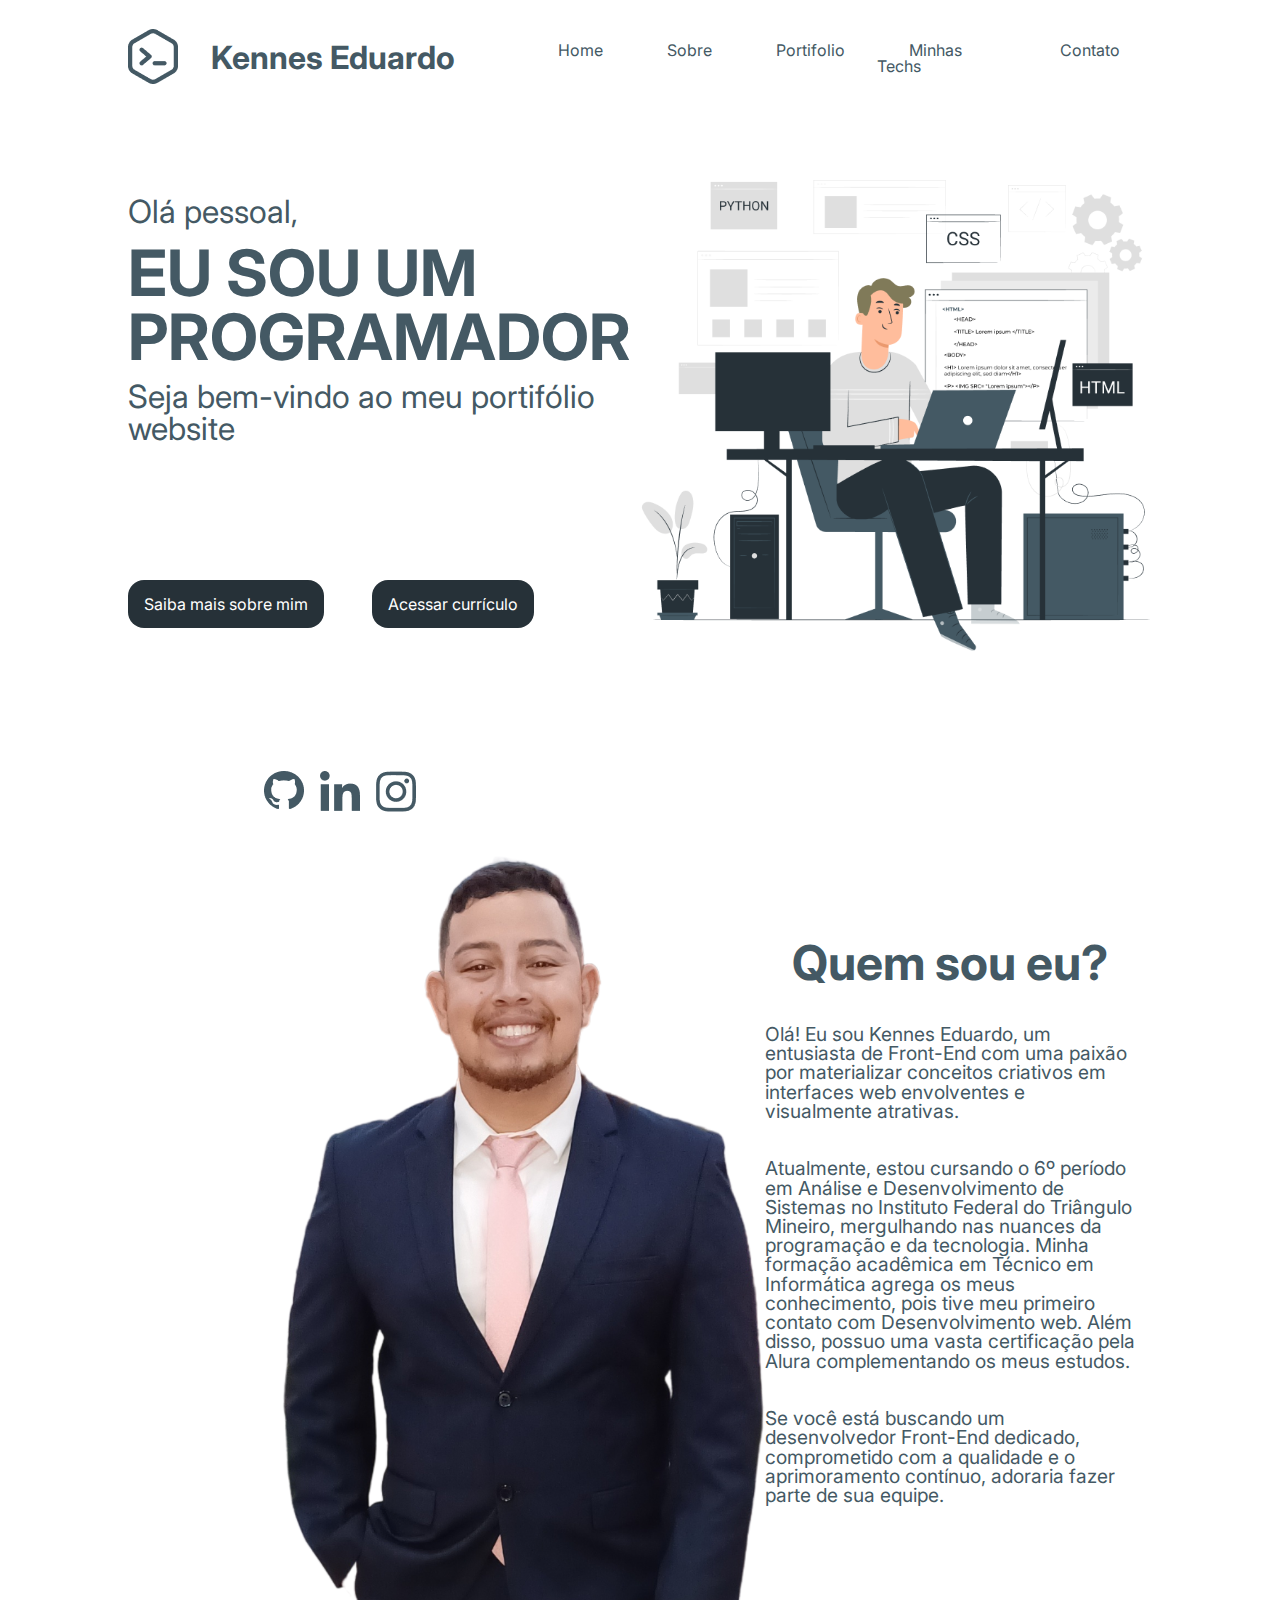
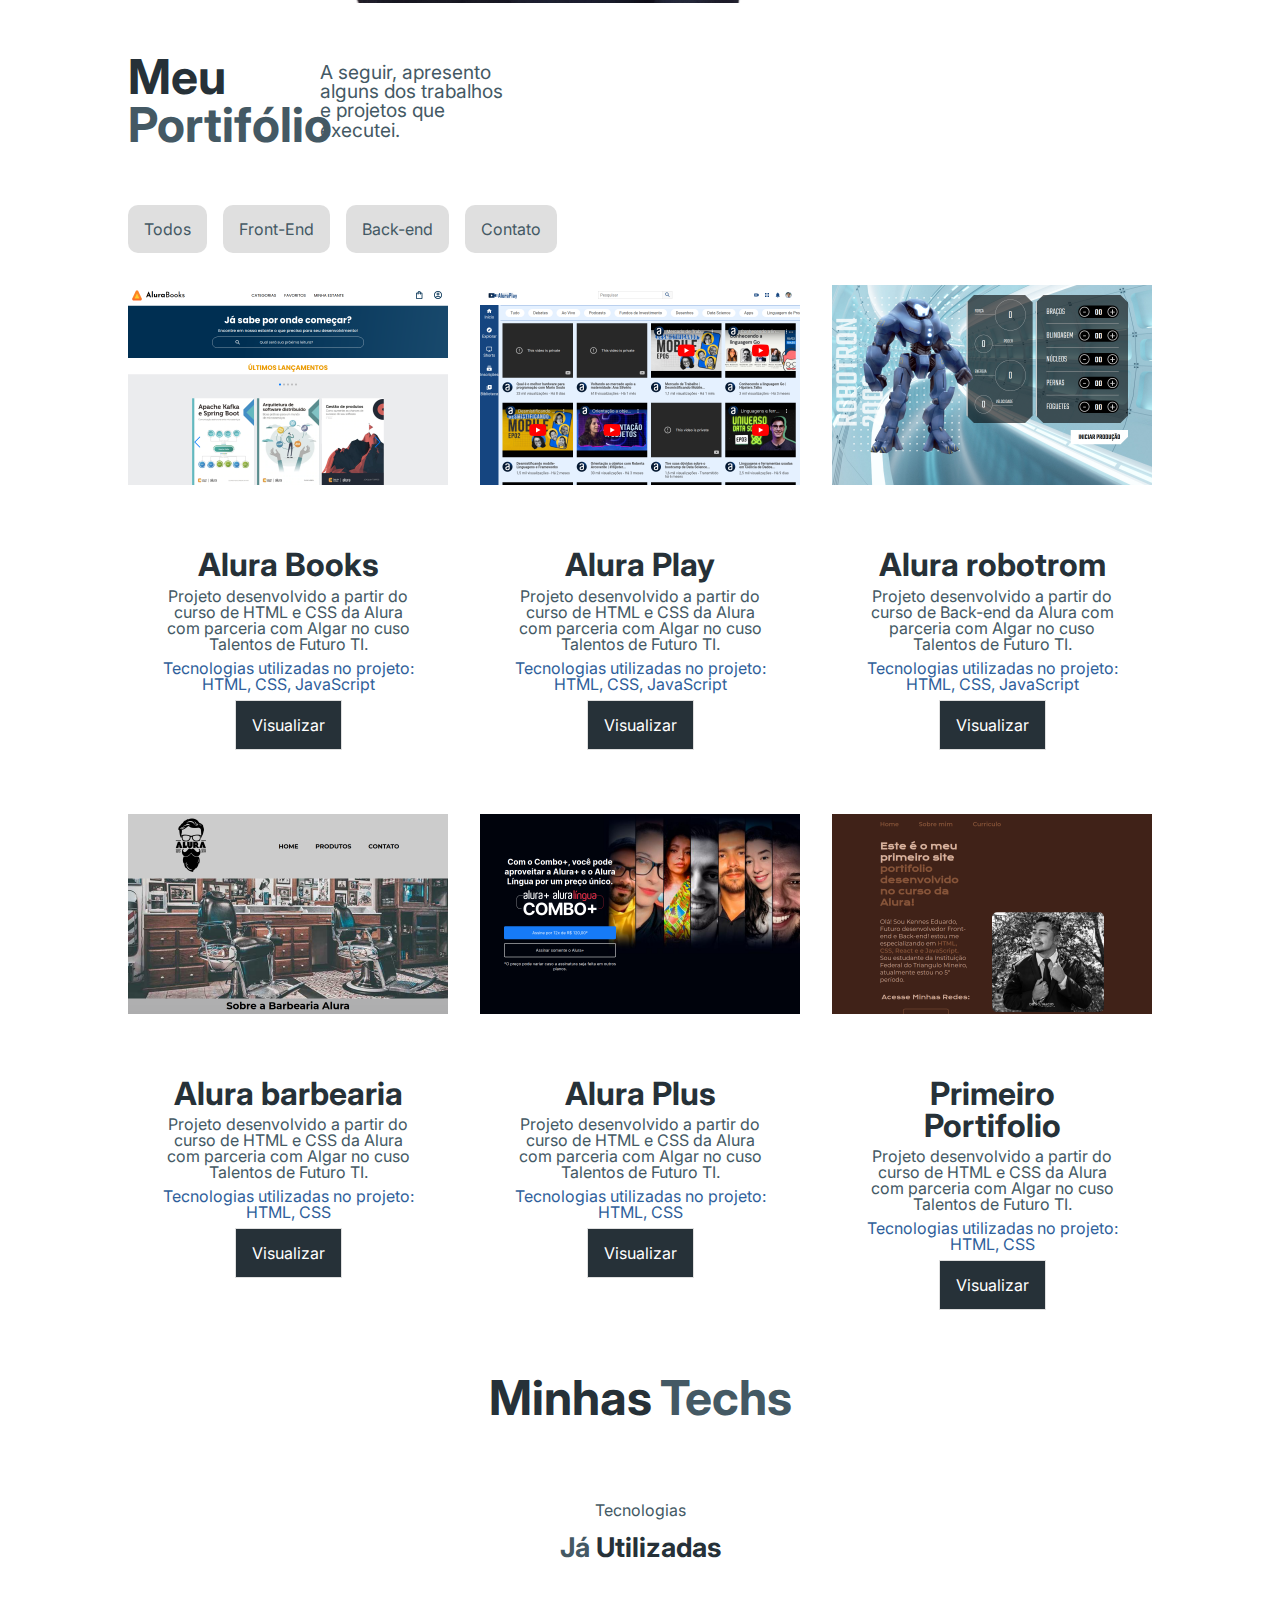
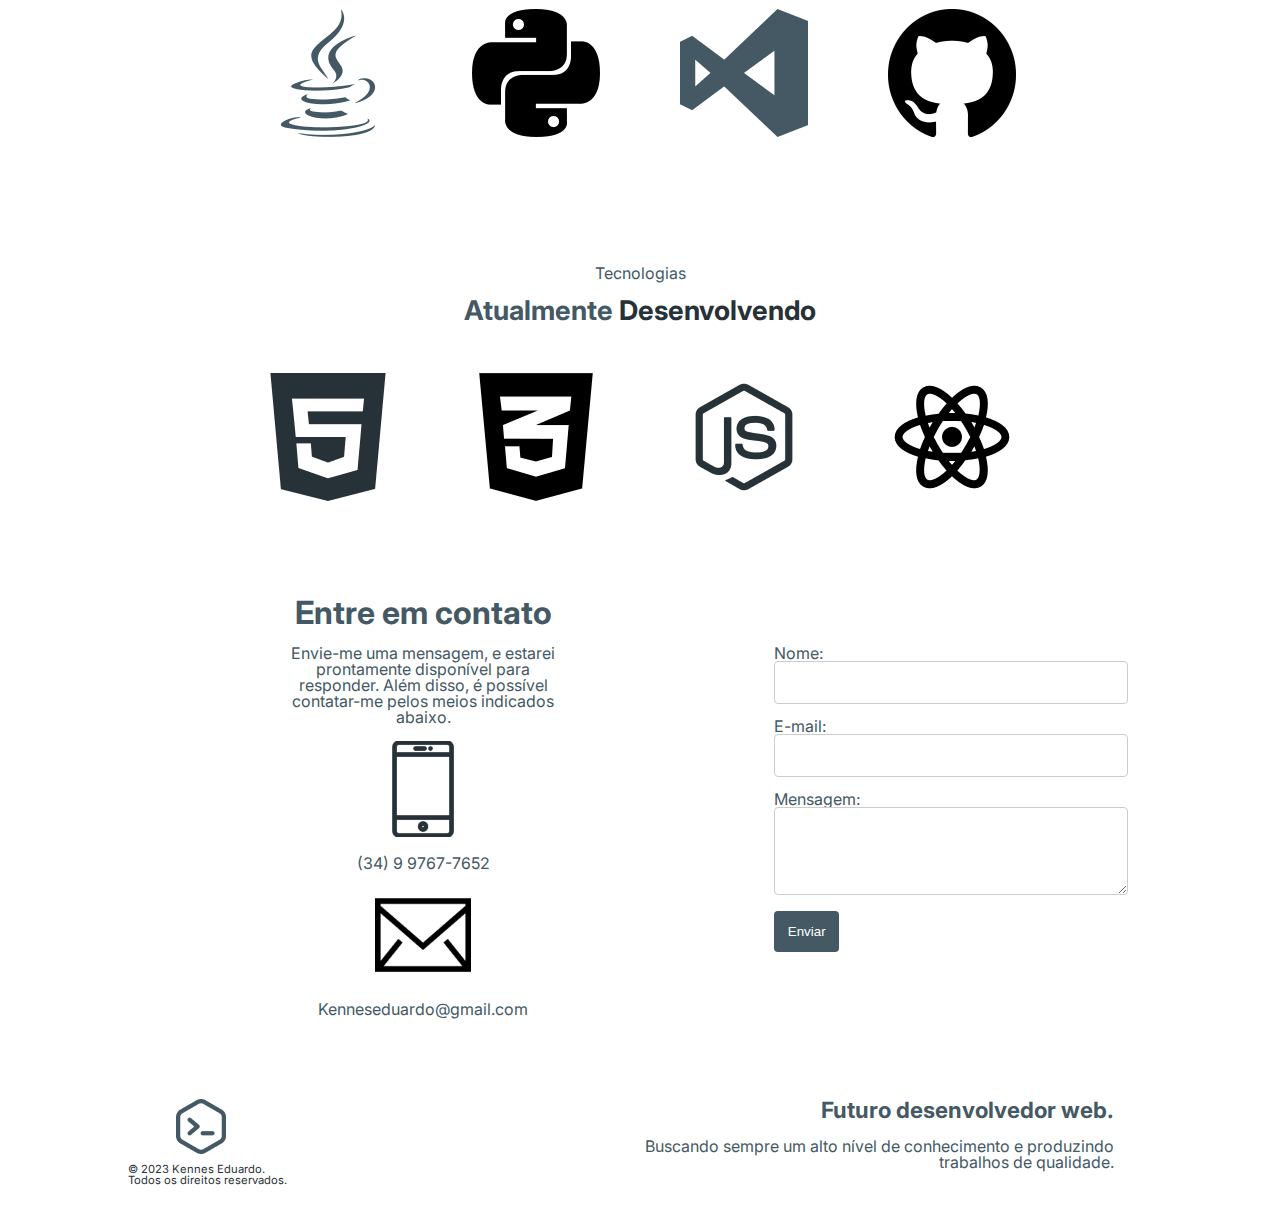
==== index.html @ f8c940d0 "Corrigindo erros gramaticos" ====
<!DOCTYPE html>
<html lang="pt-br">
<head>
    <meta charset="UTF-8">
    <meta name="viewport" content="width=device-width, initial-scale=1.0">
    <link rel="stylesheet" href="styles/reset.css">
    <link rel="stylesheet" href="styles/estilo.css">
    <title>Portifolio Kennes</title>
</head>
<body>

    <header class="cabecalho">
        
        <div class="container">
            <a href="#"><img src="Imagens/logo.png" alt="icone com sinal de menos e anterline "></a>
            <h1 class="container__titulo">Kennes Eduardo</h1>
        </div>

        <ul class="lista-menu">
            <li class="lista-menu__item"> <a href="#" class="lista-menu__link">Home</a> </li>
            <li class="lista-menu__item"> <a href="sobre.html" class="lista-menu__link">Sobre</a> </li>
            <li class="lista-menu__item"> <a href="#" class="lista-menu__link">Portifolio</a> </li>
            <li class="lista-menu__item"> <a href="#" class="lista-menu__link">Minhas Techs</a> </li>
            <li class="lista-menu__item"> <a href="#" class="lista-menu__link">Contato</a> </li>
        </ul>

    </header>
    
    <main class="conteudo">

        <section class="home">
            <div class="home__resumo">
                <div class="home__informacao">
                    <p class="home__texto">Olá pessoal, </p>
                    <h1 class="homne__titulo">EU SOU UM PROGRAMADOR</h1>
                    <p class="home__texto">Seja bem-vindo ao meu portifólio website</p>
                </div>

                <div class="home__botao">
                    <a href="sobre.html" class="home__botao_ancora">Saiba mais sobre mim</a>
                    <a href="sobre.html" class="home__botao_ancora">Acessar currículo</a>
                </div>

                <div class="home__icones">
                    <ul class="home__icones__lista">
                        <li class="home__icones__link"> <a href="https://github.com/kennesEduardo/"> <img src="Imagens/Git.png" alt="icone git hub"></a> </li>
                        <li class="home__icones__link"> <a href="https://www.linkedin.com/in/kennes-eduardo-52165b239/"> <img src="Imagens/Linkedin.png" alt="icone likedin"></a> </li>
                        <li class="home__icones__link"> <a href="https://www.instagram.com/kennes_eduardo/"> <img src="Imagens/Instagram.png" alt="icone Instagram"></a> </li>
                    </ul>
                </div>
            </div>
            <div class="home__imagem">
                <img class="home_img" src="Imagens/home_art.png" alt="imagen de um homen sentando em uma mesa contendo um notbook e duas 2 telas com um código de fundo ">
            </div>
        </section>

        <section class="sobre__conteudo">
            <div class="sobre__conteudo_imagens">
                <img src="Imagens/KennesEduardo.png" alt="Foto de Kennes Eduardo" class="sobre__conteudo_imagem">
            </div>
            <div class="sobre__descricao">
                <h2 class="sobre__titulo"> Quem sou eu? </h2>
                <p class="sobre__texto">Olá! Eu sou Kennes Eduardo, um entusiasta de Front-End com uma paixão por materializar conceitos criativos em interfaces web envolventes e visualmente atrativas.</p>

                <p class="sobre__texto">Atualmente, estou cursando o 6º período em Análise e Desenvolvimento de Sistemas no Instituto Federal do Triângulo Mineiro, mergulhando nas nuances da programação e da tecnologia. Minha formação acadêmica em Técnico em Informática agrega os meus conhecimento, pois tive meu primeiro contato com Desenvolvimento web. Além disso, possuo uma vasta certificação pela Alura complementando os meus estudos.</p>

                <p class="sobre__texto">Se você está buscando um desenvolvedor Front-End dedicado, comprometido com a qualidade e o aprimoramento contínuo, adoraria fazer parte de sua equipe. </p>
            </div>
        </section>

        <section class="portifolio">

            <div> 
                <div class="portifolio__conteudo">
                    <div class="portifolio__titulos">
                        <h2 class="portifolio__titulo_principal">Meu</h2>
                        <h2 class="portifolio__titulo_secundario">Portifólio</h2>
                    </div>
    
                    <div class="portifolio__descricao">
                        <p>A seguir, apresento alguns dos trabalhos e projetos que executei.</p>
                    </div>
                </div>
    
                <div class="portifolio__nav">
                    <ul class="nav__portifolio">
                        <a href="#" class="lista-portifolio__link">Todos</a> 
                        <a href="#" class="lista-portifolio__link">Front-End</a> 
                        <a href="#" class="lista-portifolio__link">Back-end</a> 
                        <a href="#" class="lista-portifolio__link">Contato</a> 
                    </ul>
                </div>
            </div>

            <div class="portifolio__link">

                <div class="portifolio__link-visualiza">
                    <img class="portifolio__imagem" src="Imagens/Alurabooks.png" alt="Site da alura books">
                    <h3 class="portifolio__titulo_terciario">Alura Books</h3>
                    <p>Projeto desenvolvido a partir do curso de HTML e CSS da Alura com parceria com Algar no cuso Talentos de Futuro TI.</p>
                    <p class="portifolio__texto" >Tecnologias utilizadas no projeto: HTML, CSS, JavaScript</p>
                    <a class="portifolio__botao" href="https://alurabooks-wheat.vercel.app/">Visualizar</a>
                </div>

                <div class="portifolio__link-visualiza">
                    <img class="portifolio__imagem" src="Imagens/aluraplay.png" alt="Site da alura Play">
                    <h3 class="portifolio__titulo_terciario">Alura Play</h3>
                    <p>Projeto desenvolvido a partir do curso de HTML e CSS da Alura com parceria com Algar no cuso Talentos de Futuro TI.</p>
                    <p class="portifolio__texto" >Tecnologias utilizadas no projeto: HTML, CSS, JavaScript</p>
                    <a class="portifolio__botao" href="https://aluraplay-five.vercel.app/">Visualizar</a>
                </div>

                <div class="portifolio__link-visualiza">
                    <img class="portifolio__imagem" src="Imagens/robotrom.png" alt="alura robotrom">
                    <h3 class="portifolio__titulo_terciario">Alura robotrom</h3>
                    <p>Projeto desenvolvido a partir do curso de Back-end da Alura com parceria com Algar no cuso Talentos de Futuro TI.</p>
                    <p class="portifolio__texto" >Tecnologias utilizadas no projeto: HTML, CSS, JavaScript</p>
                    <a class="portifolio__botao" href="https://robotron-2000-pi-eight.vercel.app/">Visualizar</a>
                </div>

                <div class="portifolio__link-visualiza">
                    <img class="portifolio__imagem" src="Imagens/barbeariaalura.png" alt="Site da alura barbearia">
                    <h3 class="portifolio__titulo_terciario">Alura barbearia</h3>
                    <p>Projeto desenvolvido a partir do curso de HTML e CSS da Alura com parceria com Algar no cuso Talentos de Futuro TI.</p>
                    <p class="portifolio__texto" >Tecnologias utilizadas no projeto: HTML, CSS</p>
                    <a class="portifolio__botao" href="https://barbeariaalura-seven.vercel.app/">Visualizar</a>
                </div>

                <div class="portifolio__link-visualiza">
                    <img class="portifolio__imagem" src="Imagens/aluraplus.png" alt="Site da alura plus">
                    <h3 class="portifolio__titulo_terciario">Alura Plus</h3>
                    <p>Projeto desenvolvido a partir do curso de HTML e CSS da Alura com parceria com Algar no cuso Talentos de Futuro TI.</p>
                    <p class="portifolio__texto" >Tecnologias utilizadas no projeto: HTML, CSS</p>
                    <a class="portifolio__botao" href="https://aluraplus-ruddy-delta.vercel.app/">Visualizar</a>
                </div>

                <div class="portifolio__link-visualiza">
                    <img class="portifolio__imagem" src="Imagens/portifolio.png" alt="Site do meu primeiro portifolio">
                    <h3 class="portifolio__titulo_terciario">Primeiro Portifolio</h3>
                    <p>Projeto desenvolvido a partir do curso de HTML e CSS da Alura com parceria com Algar no cuso Talentos de Futuro TI.</p>
                    <p class="portifolio__texto" >Tecnologias utilizadas no projeto: HTML, CSS</p>
                    <a class="portifolio__botao" href="https://portifolio-eta-five.vercel.app/">Visualizar</a>
                </div>
            </div>
        </section>

        <section class="minhastech">
            <div class="minhastech__titulos">
                <h2 class="minhastech__titulo_principal">Minhas</h2>
                <h2 class="minhastech__titulo_secundario">Techs</h2>
            </div>

            <div class="minhastech__descricao">
                <p class="minhastech__texto">Tecnologias</p>
                <p class="minhastech__texto_secundaria">Já <strong class="minhastech__texto_destaque">Utilizadas</strong></p>
                <div class="minhastech__imagens">
                    <img class="minhastech__imagem" src="Imagens/java-icon.png" alt="icone da ferramendajava">
                    <img class="minhastech__imagem" src="Imagens/python-icon.png" alt="icone da ferramenda python">
                    <img class="minhastech__imagem" src="Imagens/visual-studio-icon.png" alt="icone da ferramenda visual studio code">
                    <img class="minhastech__imagem" src="Imagens/github-icon.png" alt="icone da ferramenda visual studio code">
                </div>

                <p class="minhastech__texto">Tecnologias</p>
                <p class="minhastech__texto_secundaria">Atualmente <strong class="minhastech__texto_destaque">Desenvolvendo</strong></p>
                <div class="minhastech__imagens">
                    <img class="minhastech__imagem" src="Imagens/html-icon.png" alt="icone da ferramendajava">
                    <img class="minhastech__imagem" src="Imagens/css3-icon.png" alt="icone da ferramenda python">
                    <img class="minhastech__imagem" src="Imagens/java-script-cion.png" alt="icone da ferramenda visual studio code">
                    <img class="minhastech__imagem" src="Imagens/react-icon.png" alt="icone da ferramenda visual studio code">
                </div>
            </div>
        </section>

        <section class="contato">
            <div class="contato__info">
                <h3 class="contato__titulo">Entre em contato</h3>
                <p class="contato__texto">Envie-me uma mensagem, e estarei prontamente disponível para responder. Além disso, é possível contatar-me pelos meios indicados abaixo.</p>
                <img class="contato__img" src="Imagens/iphone-icon.png" alt="imagem um icone de iphone">
                <p class="contato__texto">(34) 9 9767-7652</p>
                <img class="contato__img" src="Imagens/email-icon.png" alt=" icone de uma email">
                <p class="contato__texto">Kenneseduardo@gmail.com</p>
            </div>
            <div class="contato__formularios">
                <form class="contato__formulario">
                    <label class="contato__formulario__label" for="name">Nome:</label>
                    <input type="text" id="name" name="name" required>
            
                    <label class="contato__formulario__label" for="email">E-mail:</label>
                    <input type="email" id="email" name="email" required>
            
                    <label class="contato__formulario__label" for="message">Mensagem:</label>
                    <textarea id="message" name="message" rows="4" required></textarea>
            
                    <button type="submit">Enviar</button>
                </form>
            </div>
        </section>
    </main>



    <footer class="footer">

        <section class="footer__nav">

            <div class="footer__logo">
                <div class="footer__logo__img">
                    <a  href="#"><img src="Imagens/logo.png" alt="icone com sinal de menos e anterline "></a>
                </div>
                <p class="footer__textocopy">&copy; 2023 Kennes Eduardo.</p>
                <p class="footer__textocopy"> Todos os direitos reservados. </p>
            </div>

            <div class="footer__descricao">
                <h2 class="footer__titulo">Futuro desenvolvedor web.</h2>
                <p class="footer__texto">Buscando sempre um alto nível de conhecimento e produzindo trabalhos de qualidade.</p>
            </div>
        </section>
    </footer>
</body>
</html>
---- styles/estilo.css ----
@import url('https://fonts.googleapis.com/css2?family=Inter:wght@400;700&display=swap');
:root{
    --branco-principal: #FFFFFF;
    --cinza-secundario: #263138;
    --botao-cinza: #DFDFDF;
    --cor-da-fonte-principal: #445964;
    --fonte-principal: 'Inter', sans-serif;
    --botao-azul-efeito:#3c92fa;
}
* {
    margin: 0;
    padding: 0;
}

body {
    background-color: var(--branco-principal);
    color: var(--cor-da-fonte-principal);
    font-family: var(--fonte-principal);
    font-size: 1em;
    font-weight: 400;
}

/* Inicio do menu */
.cabecalho{
    background-color: var(--branco-principal);
    color: var(--cor-da-fonte-principal);
    display: flex;
    justify-content: space-between;
    align-items: center;
    margin-top: 1vw;
    width: 100vw;
    height: 10vh;
}
.container {
    display: flex;
    align-items: center;  
    padding-left: 10vw; 
    width: 35vw; 
}

.container__titulo {
    font-size: 2em;
    padding-left: 1em;
    font-weight: 700;
}

.lista-menu {
    display: flex;
    justify-content: space-between;
    padding-right: 10vw;
    width: 55vw;
    
}

.lista-menu__item {
    list-style: none;
    
}

.lista-menu__link {
    text-decoration: none;
    color: var(--cor-da-fonte-principal);
    padding: 2em;

}

.lista-menu__link:hover {
    text-decoration: underline;
}



/* inicio do home */
.conteudo {
    width: 100vw;
}

.home {
    display: flex;
    justify-content: space-between;
    padding: 5vh 10vw 0 10vw ;
}

.home_img {
    width: 40vw;
}

.home__resumo{
    /* width: 40vw; */
    display: flex;
    flex-direction: column;
}

.home__informacao {
    padding-top: 3em;
}

.home__texto {
    font-size: 2em;
}

.homne__titulo {
    font-size: 4em;
    font-weight: 700;
    padding: .2em 0;
}

.home__botao {
    padding: 15vh 0;
    display: flex;
    column-gap: 3em;

}

.home__botao_ancora {
    text-decoration: none;
    background-color: var(--cinza-secundario);
    color: var(--branco-principal);
    padding: 1em;
    border: 1px solid var(--botao-azul);
    border-radius: 1em;
    

}

.home__botao_ancora:hover {
    background-color: var(--cor-da-fonte-principal);
    border: 1px solid var(--cinza-secundario);
    transition: 0.4s;
}

.home__icones__lista {
    display: flex;
    padding-left: 8em;
}

.home__icones__link {
    padding: .5em;
}

.home__icones__link:hover{
    transform: scale(1.2);
}

/* inicio do sobre min */

.sobre__conteudo {
    background-color: var(--branco-principal);
    color: var(--cor-da-fonte-principal);
    padding: 1em;
    display: flex;
    justify-content: space-between;
}
.sobre__conteudo_imagens {
    padding-left: 10vw;
    width: 48.5vw;
}
.sobre__conteudo_imagem {
   height: 85vh;
   
}

.sobre__descricao {
    display: flex;
    flex-direction: column;
    justify-content: center;
    padding-right: 10vw;
}

.sobre__titulo {
    font-size: 3em;
    font-weight: 700;
    text-align: center;
}

.sobre__texto {
    font-size: 1.2em;
    padding-top: 2em;
}

/* inicio do portifolio  */

.portifolio {
    padding-left: 10vw;
    padding-right: 10vw;
    padding-top: 2em;
}

.portifolio__conteudo {
    display: flex;
    align-items: center;
}

.portifolio__titulos {
    width: 15vw;
}

.portifolio__titulo_principal {
    font-size: 3em;
    font-weight: 700;
    color: var(--cinza-secundario);
    
}

.portifolio__titulo_secundario {
    font-size: 3em;
    font-weight: 700;
}

.portifolio__descricao {
    width: 15vw;
    font-size: 1.2em;
}

.portifolio__nav {
    padding-top: 1.5em;
}

.nav__portifolio {
    padding-top: 2em;
    display: flex;
    gap: 1em;
}

.lista-portifolio__link {
    text-decoration: none;
    color: var(--cor-da-fonte-principal);
    background-color: var(--botao-cinza);
    padding: 1em;
    border-radius: 10px; 
}

.lista-portifolio__link:hover {
    color: var(--botao-cinza);
    background-color: var(--cor-da-fonte-principal);
} 

.portifolio__link {
    display: flex;
    flex-wrap: wrap;
    justify-content: space-between;

}

.portifolio__link-visualiza {
    width: 20vw;
    padding: 2em;
    display: flex;
    flex-direction: column;
    align-items: center;
    text-align: center;
}

.portifolio__imagem {
    width: 25vw;
}

.portifolio__imagem:hover {
    transform: scale(1.1);
    transition: .5s;
    box-shadow: 0 1em 2em rgba(0, 0, 0, 0.8);
}

.portifolio__titulo_terciario {
    font-size: 2em;
    font-weight: 700;
    padding: 2em 0 .2em 0;
    color: var(--cinza-secundario);
}

.portifolio__texto {
    padding: .5em 0;
    color: #2f5f9b;
}

.portifolio__botao {
    text-decoration: none;
    color: var(--branco-principal);
    border: 1px solid var(--botao-cinza);
    background-color: var(--cinza-secundario);
    padding: 1em;
}

.portifolio__botao:hover {
    background-color: var(--cor-da-fonte-principal);
    transition: .3s;
}

/* inicio das minhas techs */
.minhastech {
    padding-left: 10vw;
    padding-right: 10vw;
    padding-top: 2em;
    
}
.minhastech__titulos{
    display: flex;
    justify-content: center;
    column-gap: .5em;
}

.minhastech__titulo_principal {
    font-size: 3em;
    font-weight: 700;
    color: var(--cinza-secundario);
    
}

.minhastech__titulo_secundario {
    font-size: 3em;
    font-weight: 700;
}

.minhastech__descricao {
    text-align: center;

}

.minhastech__texto {
    font-size: 1em;
    padding: 5em 0 1em 0;
}

.minhastech__texto_secundaria {
    font-size: 1.7em;
    font-weight: 700;
}

.minhastech__texto_destaque {
    color: var(--cinza-secundario);
}

.minhastech__imagens {
    padding: 3em;
    display: flex;
    justify-content: center;
    column-gap: 5em;
}

.minhastech__imagem {
    width: 8em;
}

/* Inicio da pagina contato*/
.contato {
    padding:3em 10vw 0 10vw ;
    padding-left: 10vw;
    padding-right: 10vw;
    padding-top: 3em;
    display: flex;
    justify-content: space-between;
    column-gap: 2em;
    height: 50vh;

}

.contato__info {
    align-items: center;
    text-align: center;
    
}

.contato__titulo {
    font-size: 2em;
    font-weight: 700;
    color: var(--cor-da-fonte-principal);
}

.contato__texto {
    padding: 1em 10em;
}

.contato__img {
    width: 6em;
}
.contato__formularios {
    display: flex;
}

.contato__formulario {
    padding: 3em 1.5em;
    /* border-radius: .5em;
    box-shadow: 0 0 .7em rgba(0, 0, 0, 0.1); */
}

.contato__formulario__label {
    margin-bottom: 8px;
    padding-bottom: 10em;
}

input,
textarea {
    width: 100%;
    padding: 1em;
    margin-bottom: 1em;
    box-sizing: border-box;
    border: 1px solid #ccc;
    border-radius: 4px;
}

button {
    background-color:var(--cor-da-fonte-principal);
    color: var(--branco-principal);
    padding: 1em;
    border: none;
    border-radius: 4px;
    cursor: pointer;
}

button:hover {
    background-color: var(--cinza-secundario);
}

/* iniciando footer */
.footer {
    padding-top: 2em;
    width: 6em;
}
.footer__nav {
    display: flex;
    justify-content: space-evenly;
    align-items: center;
    padding-bottom: 1em;
    width: 97vw;
    height: 7em; 
}
.footer__logo {
    padding-left: 10vw;
    width: 48.5vw;
}
.footer__logo__img {
    padding: 1em 0 .5em 3em;
}

.footer__textocopy {
    font-size: .7em;
    color: var(--cinza-secundario);
}

.footer__descricao {
    width: 49.5vw;
    padding-right: 10vw;
}

.footer__titulo {
    font-size: 1.4em;
    font-weight: 700;
    text-align: end;
}

.footer__texto {
    font-size: 1em;
    color: var(--cor-da-fonte-principal);
    text-align: end;
    padding-top: 1em;
}
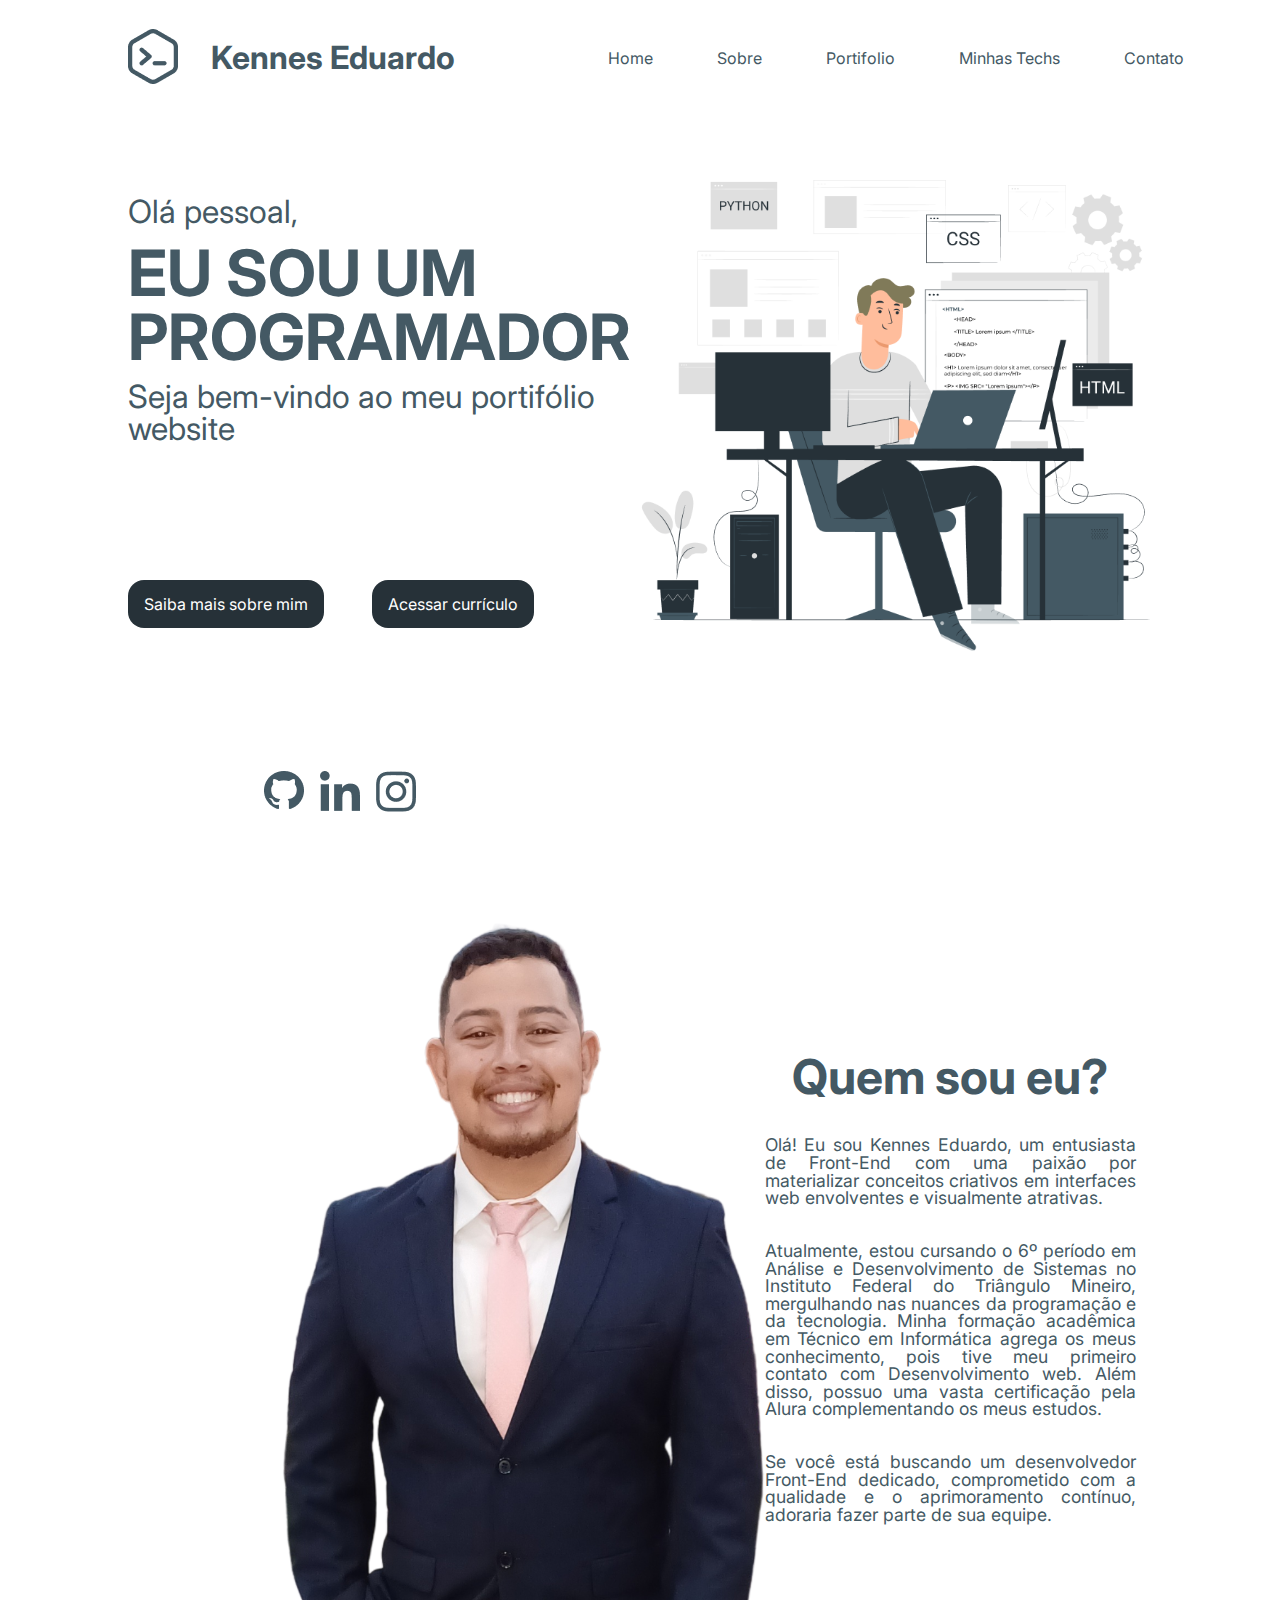
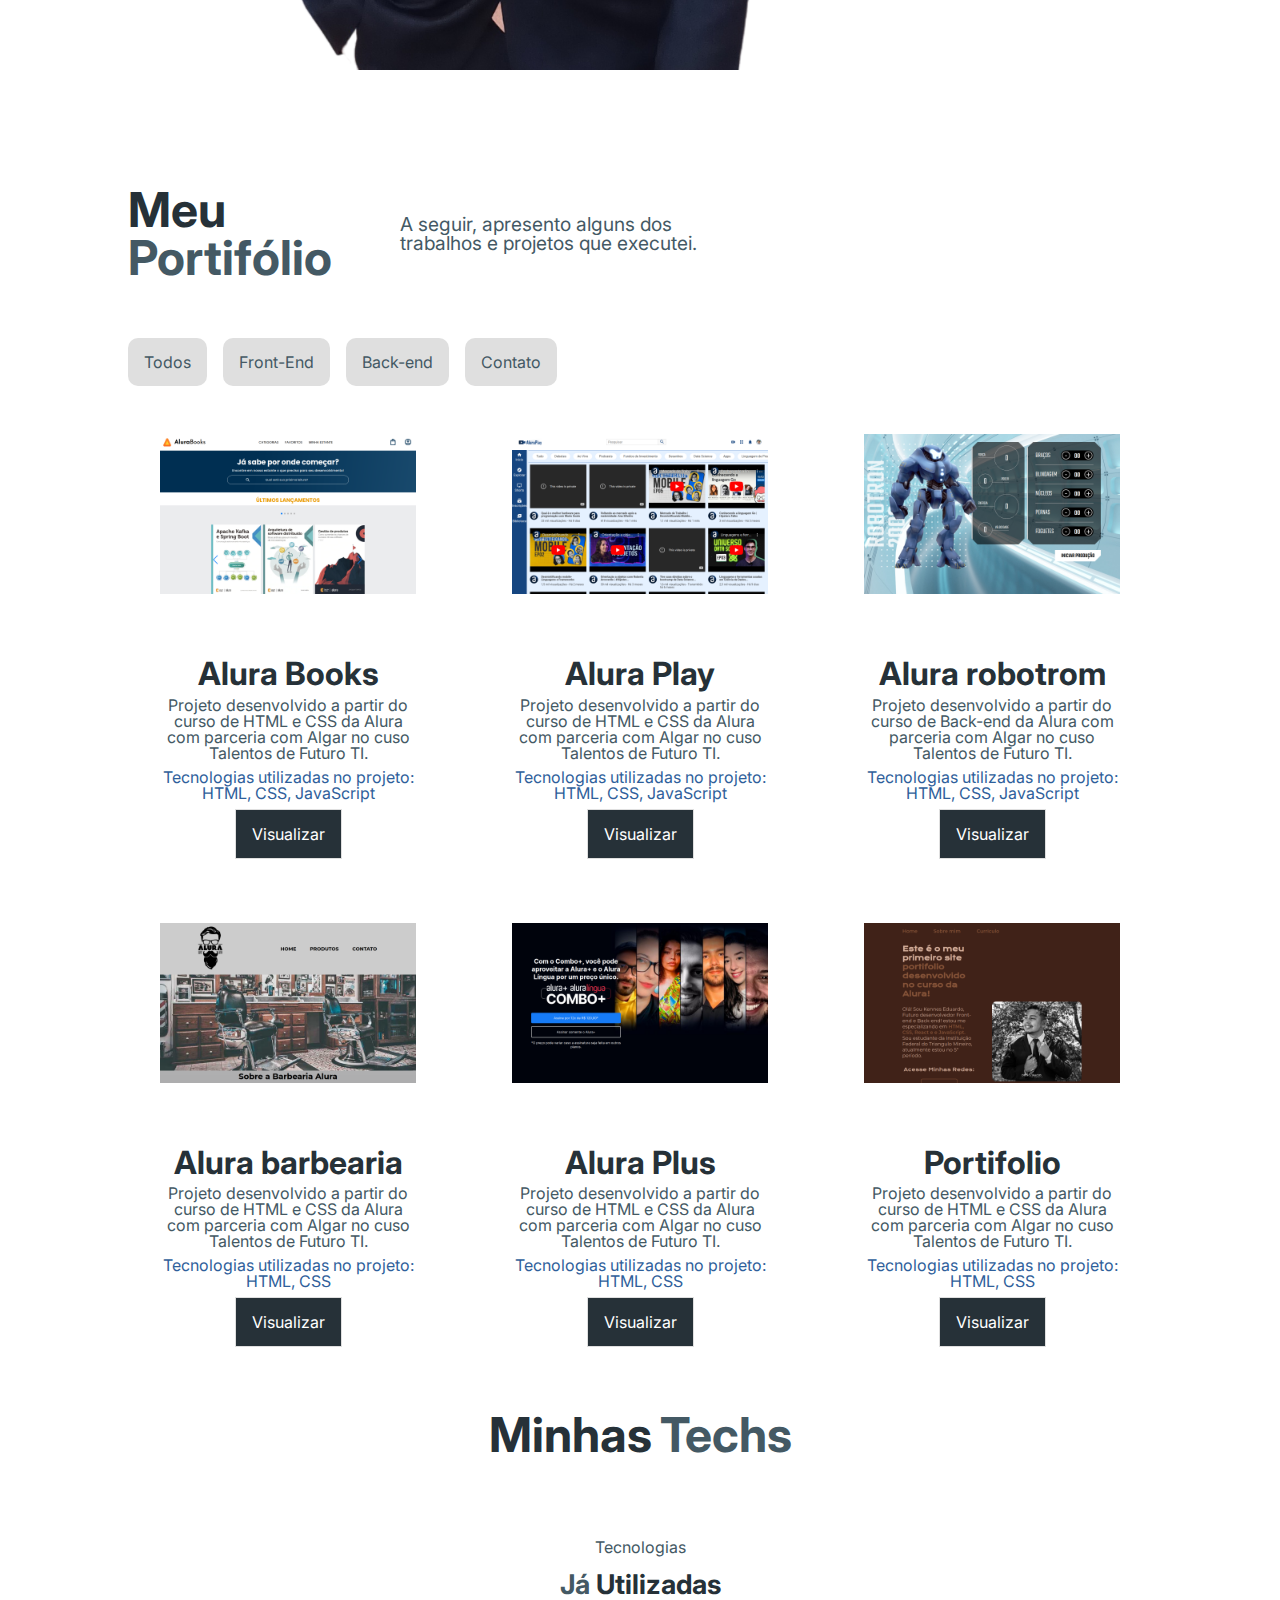
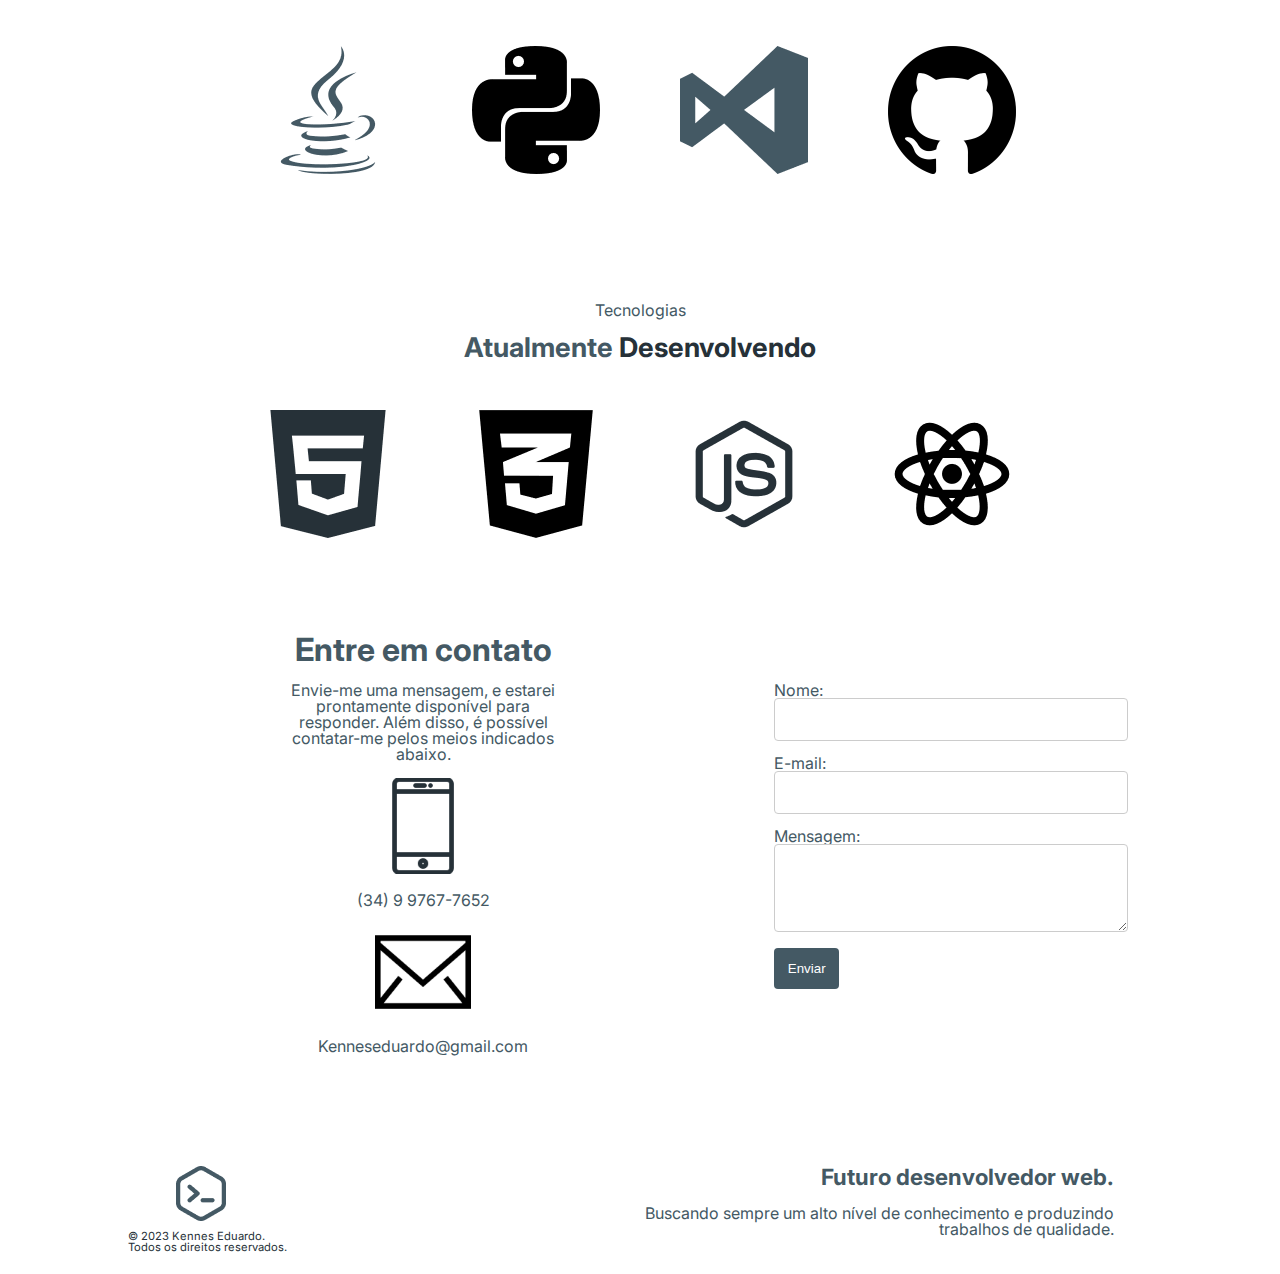
==== commit 5e21a7a6: "responsividade notbook" ====
--- a/index.html
+++ b/index.html
@@ -18,7 +18,7 @@
 
         <ul class="lista-menu">
             <li class="lista-menu__item"> <a href="#" class="lista-menu__link">Home</a> </li>
-            <li class="lista-menu__item"> <a href="sobre.html" class="lista-menu__link">Sobre</a> </li>
+            <li class="lista-menu__item"> <a href="#" class="lista-menu__link">Sobre</a> </li>
             <li class="lista-menu__item"> <a href="#" class="lista-menu__link">Portifolio</a> </li>
             <li class="lista-menu__item"> <a href="#" class="lista-menu__link">Minhas Techs</a> </li>
             <li class="lista-menu__item"> <a href="#" class="lista-menu__link">Contato</a> </li>
@@ -136,7 +136,7 @@
 
                 <div class="portifolio__link-visualiza">
                     <img class="portifolio__imagem" src="Imagens/portifolio.png" alt="Site do meu primeiro portifolio">
-                    <h3 class="portifolio__titulo_terciario">Primeiro Portifolio</h3>
+                    <h3 class="portifolio__titulo_terciario">Portifolio</h3>
                     <p>Projeto desenvolvido a partir do curso de HTML e CSS da Alura com parceria com Algar no cuso Talentos de Futuro TI.</p>
                     <p class="portifolio__texto" >Tecnologias utilizadas no projeto: HTML, CSS</p>
                     <a class="portifolio__botao" href="https://portifolio-eta-five.vercel.app/">Visualizar</a>
@@ -217,5 +217,8 @@
             </div>
         </section>
     </footer>
+
+
+    <script src="index.js"></script>
 </body>
 </html>--- a/styles/estilo.css
+++ b/styles/estilo.css
@@ -26,7 +26,7 @@
     color: var(--cor-da-fonte-principal);
     display: flex;
     justify-content: space-between;
-    align-items: center;
+    align-items: center;    
     margin-top: 1vw;
     width: 100vw;
     height: 10vh;
@@ -46,10 +46,8 @@
 
 .lista-menu {
     display: flex;
-    justify-content: space-between;
-    padding-right: 10vw;
     width: 55vw;
-    
+
 }
 
 .lista-menu__item {
@@ -86,7 +84,6 @@
 }
 
 .home__resumo{
-    /* width: 40vw; */
     display: flex;
     flex-direction: column;
 }
@@ -174,7 +171,8 @@
 }
 
 .sobre__texto {
-    font-size: 1.2em;
+    text-align: justify;
+    font-size: 1.3em;
     padding-top: 2em;
 }
 
@@ -239,7 +237,7 @@
     display: flex;
     flex-wrap: wrap;
     justify-content: space-between;
-
+    padding-top: 1em;
 }
 
 .portifolio__link-visualiza {
@@ -252,7 +250,7 @@
 }
 
 .portifolio__imagem {
-    width: 25vw;
+    width: 20vw;
 }
 
 .portifolio__imagem:hover {
@@ -350,7 +348,7 @@
     display: flex;
     justify-content: space-between;
     column-gap: 2em;
-    height: 50vh;
+    height: 30em;
 
 }
 
@@ -379,8 +377,6 @@
 
 .contato__formulario {
     padding: 3em 1.5em;
-    /* border-radius: .5em;
-    box-shadow: 0 0 .7em rgba(0, 0, 0, 0.1); */
 }
 
 .contato__formulario__label {
@@ -455,3 +451,30 @@
     padding-top: 1em;
 }
 
+
+/*Responsividade do site
+    1280 notbook
+    768 tablete
+    320 celular
+*/
+@media (max-width:1280px) {
+
+    /**/
+    .sobre__conteudo {
+        height: 100vh;
+        align-items: center;
+    }
+    .sobre__texto {
+        font-size: 1.1em;
+    }
+
+    /*Sessão portifolio*/
+    .portifolio__conteudo {
+        column-gap: 5em;
+    }
+
+    .portifolio__descricao {
+        width: 25vw;
+    }
+
+}
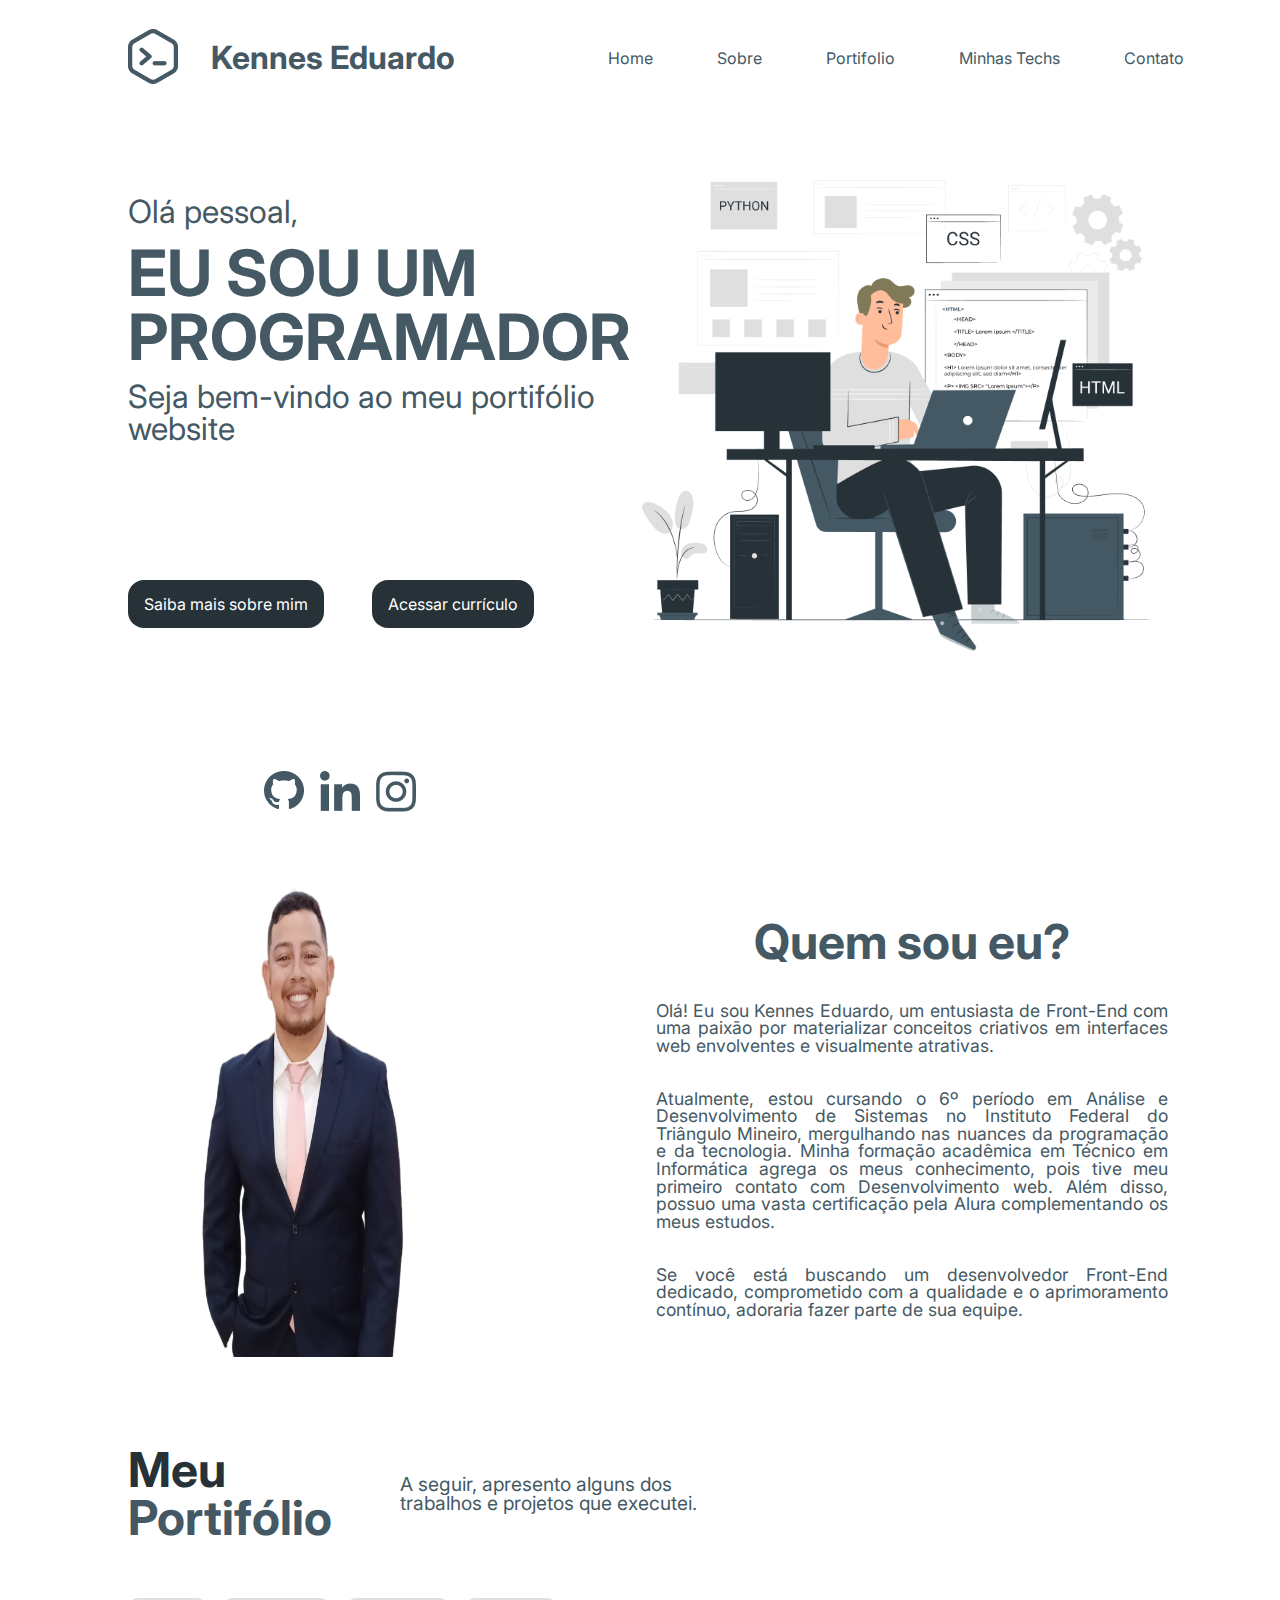
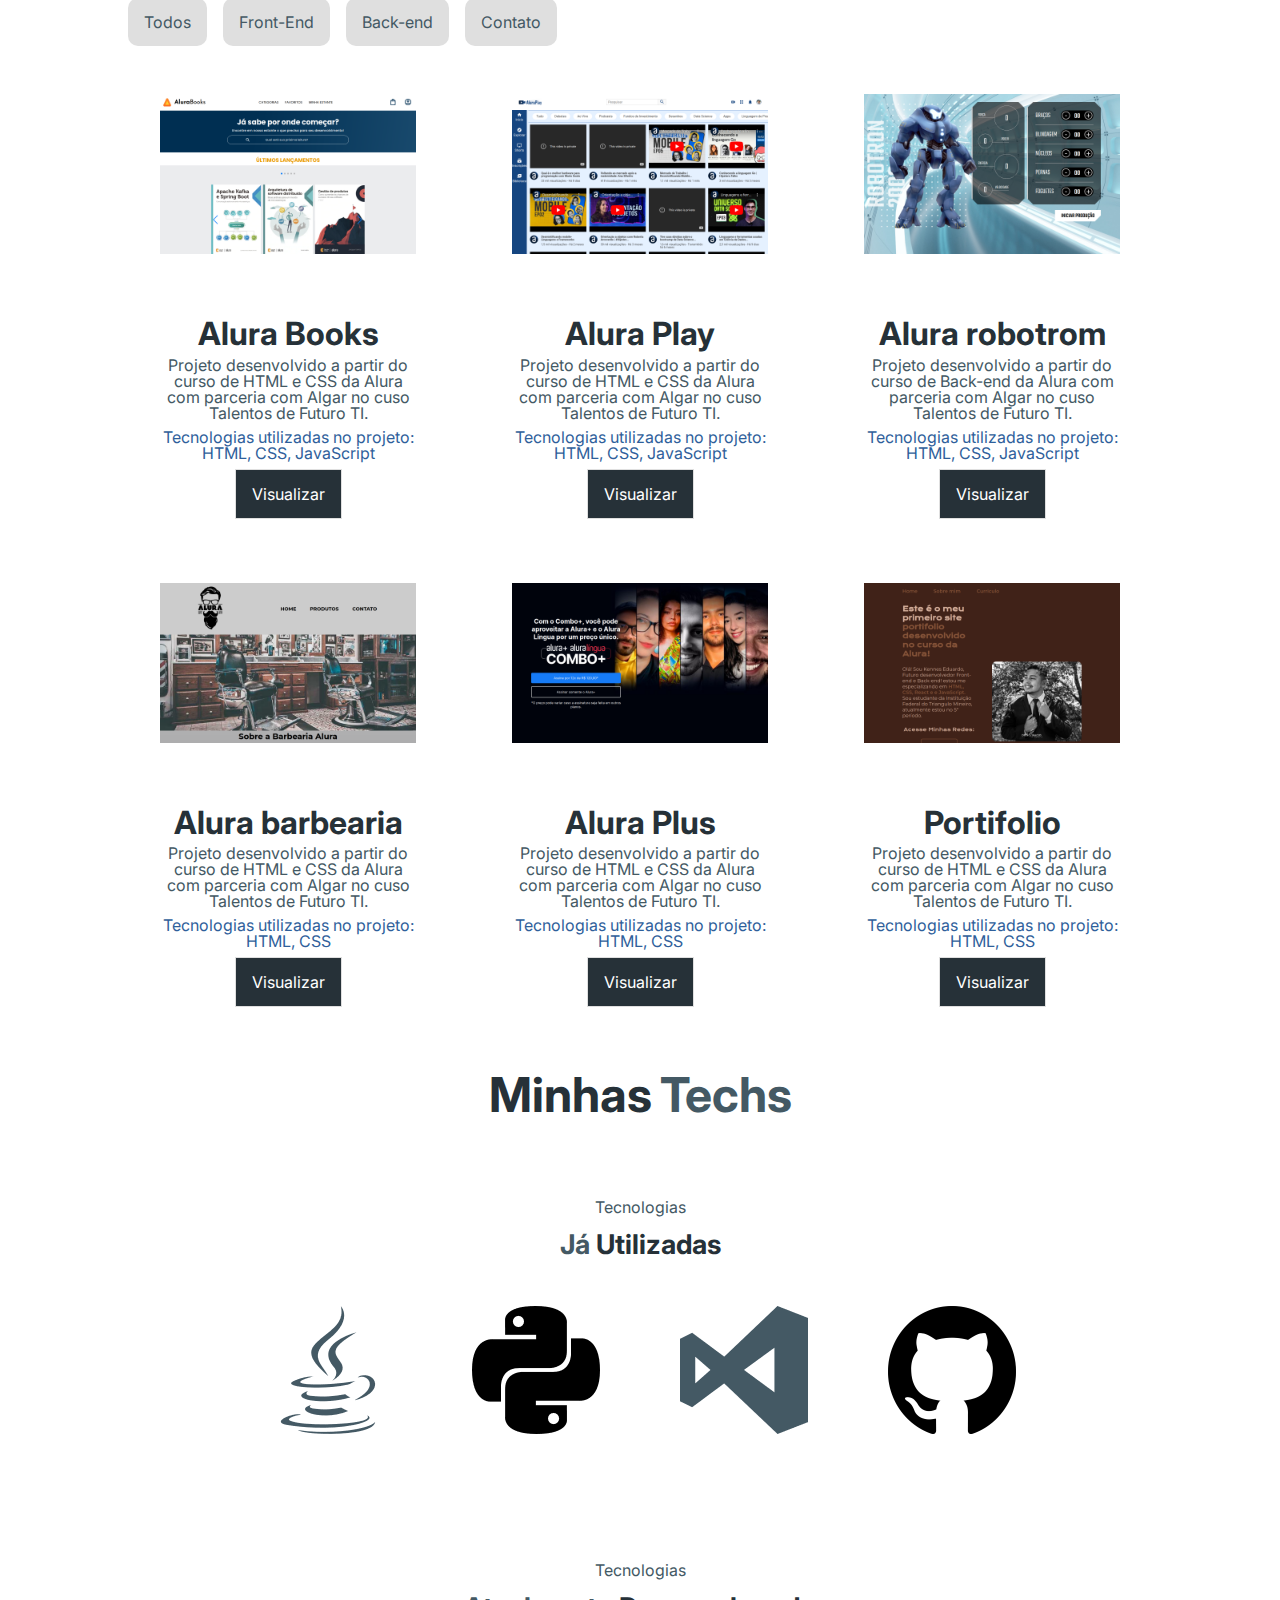
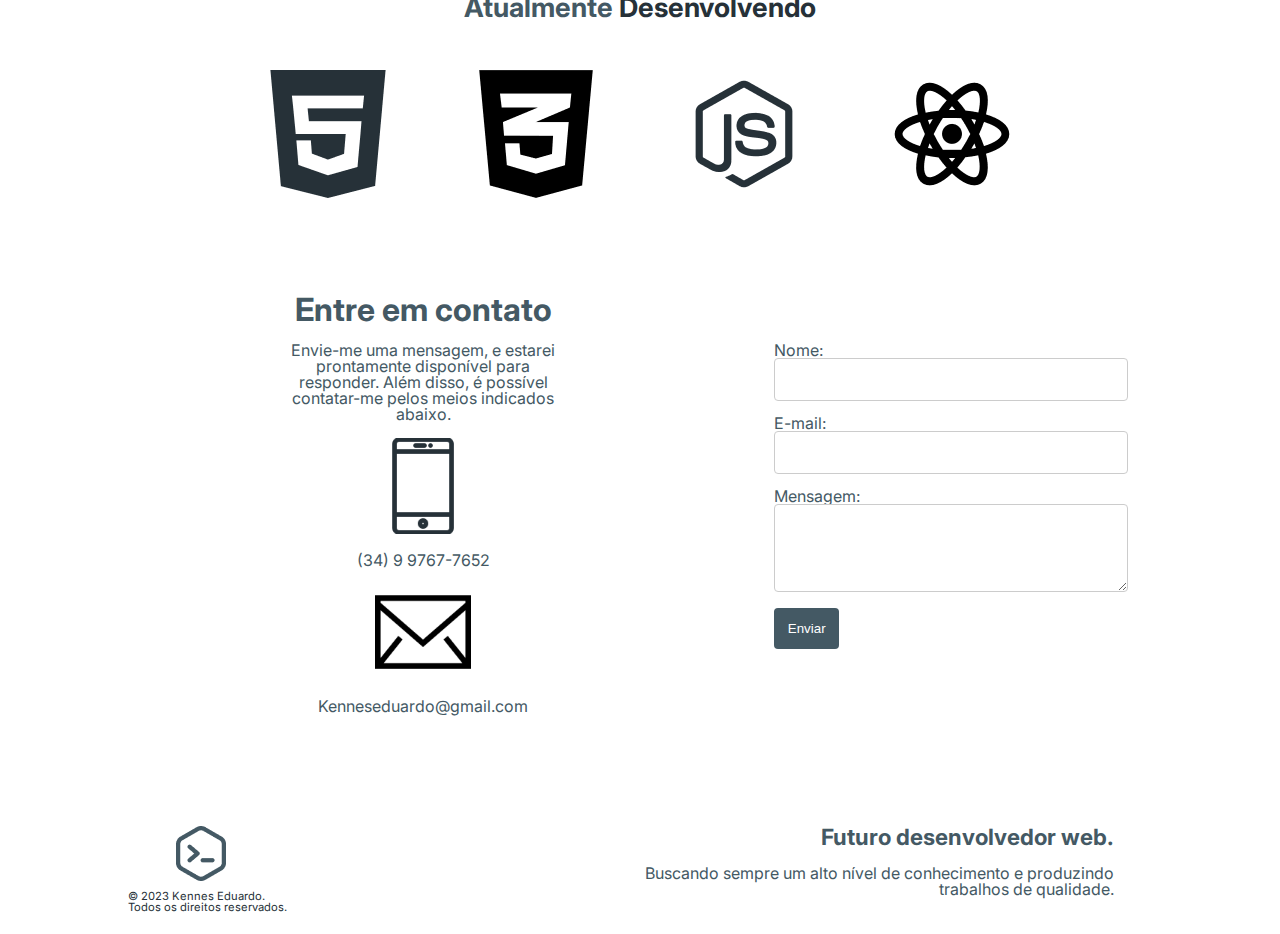
==== commit 84bc5edf: "responsividade notbook alterações" ====
--- a/index.html
+++ b/index.html
@@ -32,7 +32,7 @@
             <div class="home__resumo">
                 <div class="home__informacao">
                     <p class="home__texto">Olá pessoal, </p>
-                    <h1 class="homne__titulo">EU SOU UM PROGRAMADOR</h1>
+                    <h1 class="home__titulo">EU SOU UM PROGRAMADOR</h1>
                     <p class="home__texto">Seja bem-vindo ao meu portifólio website</p>
                 </div>
 
@@ -61,9 +61,7 @@
             <div class="sobre__descricao">
                 <h2 class="sobre__titulo"> Quem sou eu? </h2>
                 <p class="sobre__texto">Olá! Eu sou Kennes Eduardo, um entusiasta de Front-End com uma paixão por materializar conceitos criativos em interfaces web envolventes e visualmente atrativas.</p>
-
                 <p class="sobre__texto">Atualmente, estou cursando o 6º período em Análise e Desenvolvimento de Sistemas no Instituto Federal do Triângulo Mineiro, mergulhando nas nuances da programação e da tecnologia. Minha formação acadêmica em Técnico em Informática agrega os meus conhecimento, pois tive meu primeiro contato com Desenvolvimento web. Além disso, possuo uma vasta certificação pela Alura complementando os meus estudos.</p>
-
                 <p class="sobre__texto">Se você está buscando um desenvolvedor Front-End dedicado, comprometido com a qualidade e o aprimoramento contínuo, adoraria fazer parte de sua equipe. </p>
             </div>
         </section>
--- a/styles/estilo.css
+++ b/styles/estilo.css
@@ -96,7 +96,7 @@
     font-size: 2em;
 }
 
-.homne__titulo {
+.home__titulo {
     font-size: 4em;
     font-weight: 700;
     padding: .2em 0;
@@ -147,6 +147,7 @@
     padding: 1em;
     display: flex;
     justify-content: space-between;
+    width: 100vw;
 }
 .sobre__conteudo_imagens {
     padding-left: 10vw;
@@ -477,4 +478,96 @@
         width: 25vw;
     }
 
-}
+    .sobre__conteudo {
+        height: 35em;
+    }
+
+    .sobre__descricao {
+        width: 50vw;
+    }
+
+    .sobre__conteudo_imagens {
+        width: 50vw;
+    }
+    
+    .sobre__conteudo_imagem {
+        width: 20em;
+        height: 30em;
+    }
+
+}
+@media (max-width:768px) {
+    /* sessao menu */
+    .container {
+        justify-content: center;
+        width: 5em;
+    }
+
+    .container__titulo {
+        display: none;
+    }
+
+    .lista-menu{
+        width: 100vw;
+    }
+
+    .lista-menu__link {
+        padding: 2em 1.2em;
+    }
+
+    /* Sessao home */
+    .home {
+        flex-direction: column-reverse;
+        padding-right: 10vw;
+        
+    }
+
+    .home_img {
+        width: 80vw;
+    }
+
+    .home__informacao{
+        justify-content: center;
+    }
+
+    .home__botao {
+        padding: 2em 0;
+        justify-content: center;
+    }
+
+    .home__icones__lista {
+        padding: 0em;
+        justify-content: center;
+    }
+
+    /* sessão sobre min */
+    .sobre__conteudo{
+        flex-direction: column-reverse;
+        padding: 2em 0 0 0;
+        border: red solid 1px;
+    }
+    .sobre__descricao{
+        border: #263138 solid 2px;
+        padding: 0;
+    }
+
+    .sobre__texto {
+        line-height: 1.2em;
+    }
+
+    .sobre__conteudo_imagens {
+        display: flex;
+        justify-content: center;
+        width: 80vw;
+        border: #3c92fa 1px solid;
+    }
+    .sobre__conteudo_imagem {   
+        width: 30em;
+        height: 20em;
+    }
+
+    .sobre__descricao{
+        width: 70vw;
+        text-align: center;
+    }
+}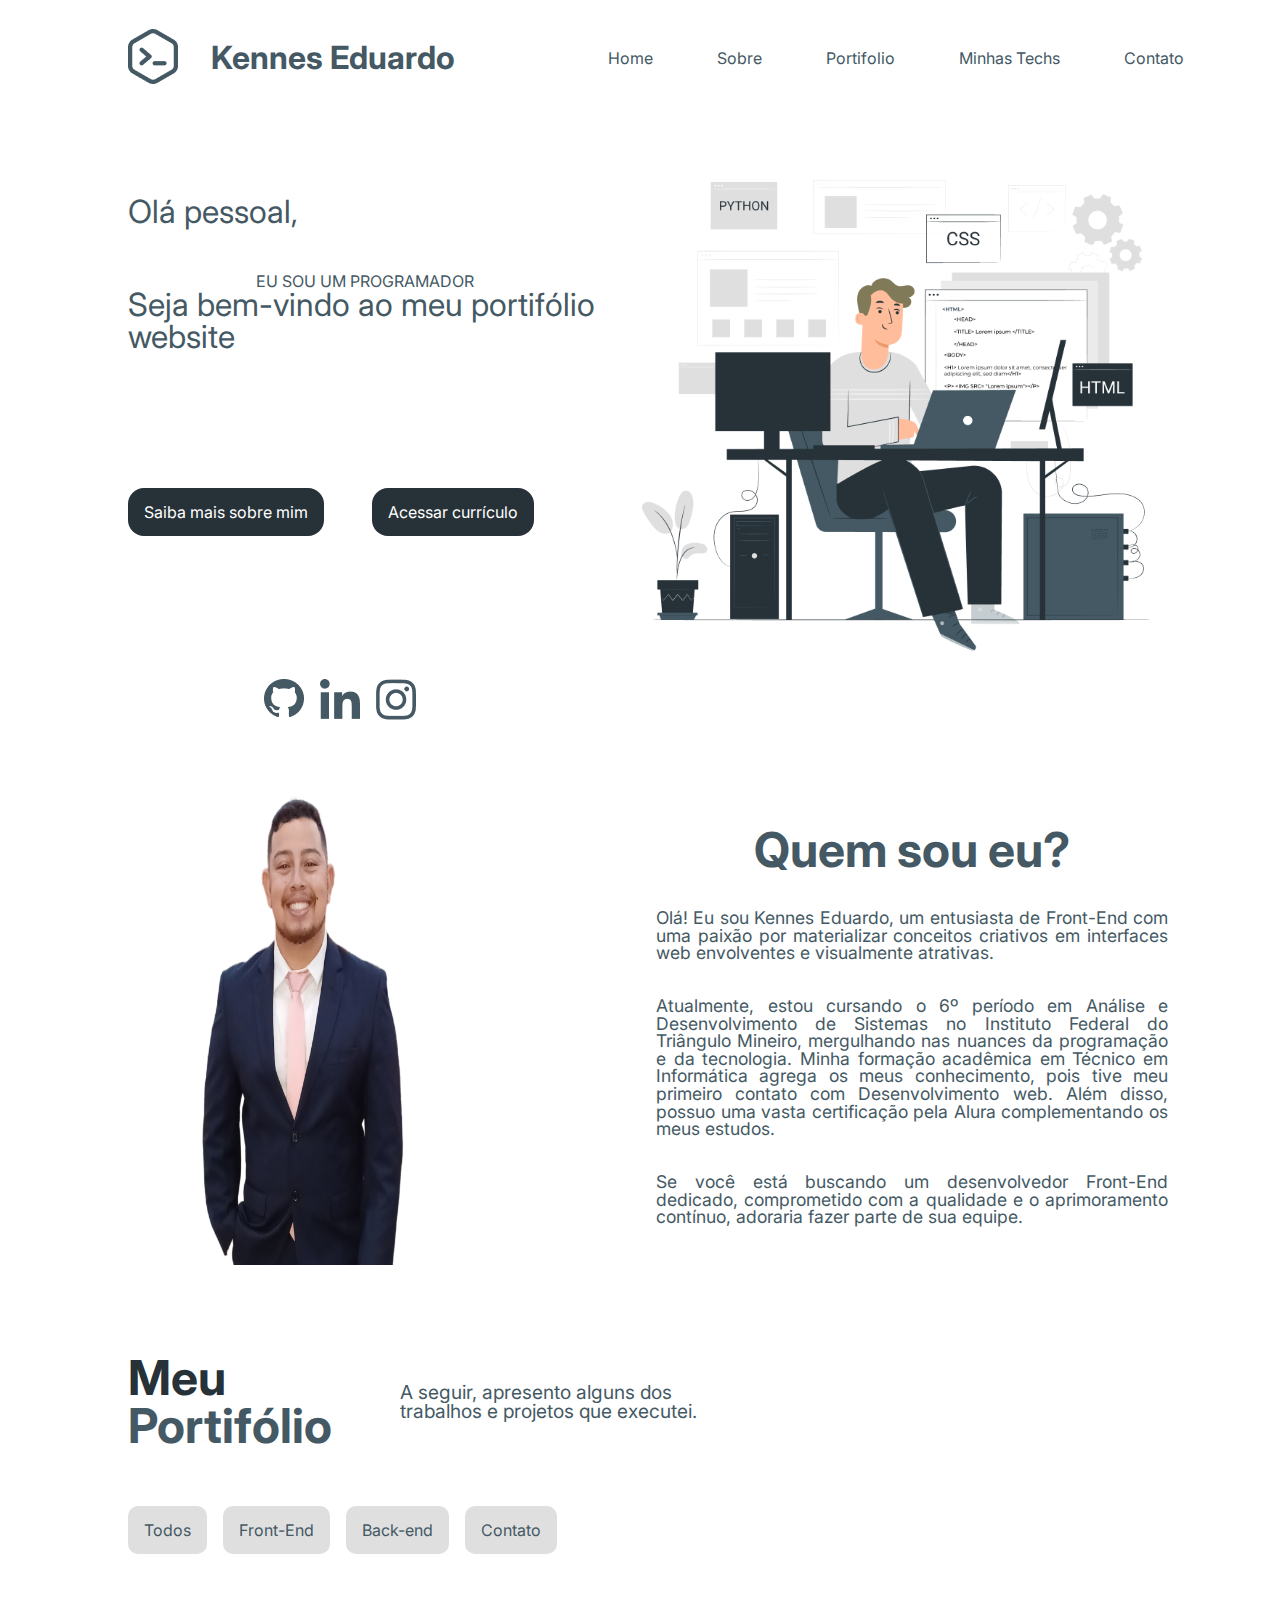
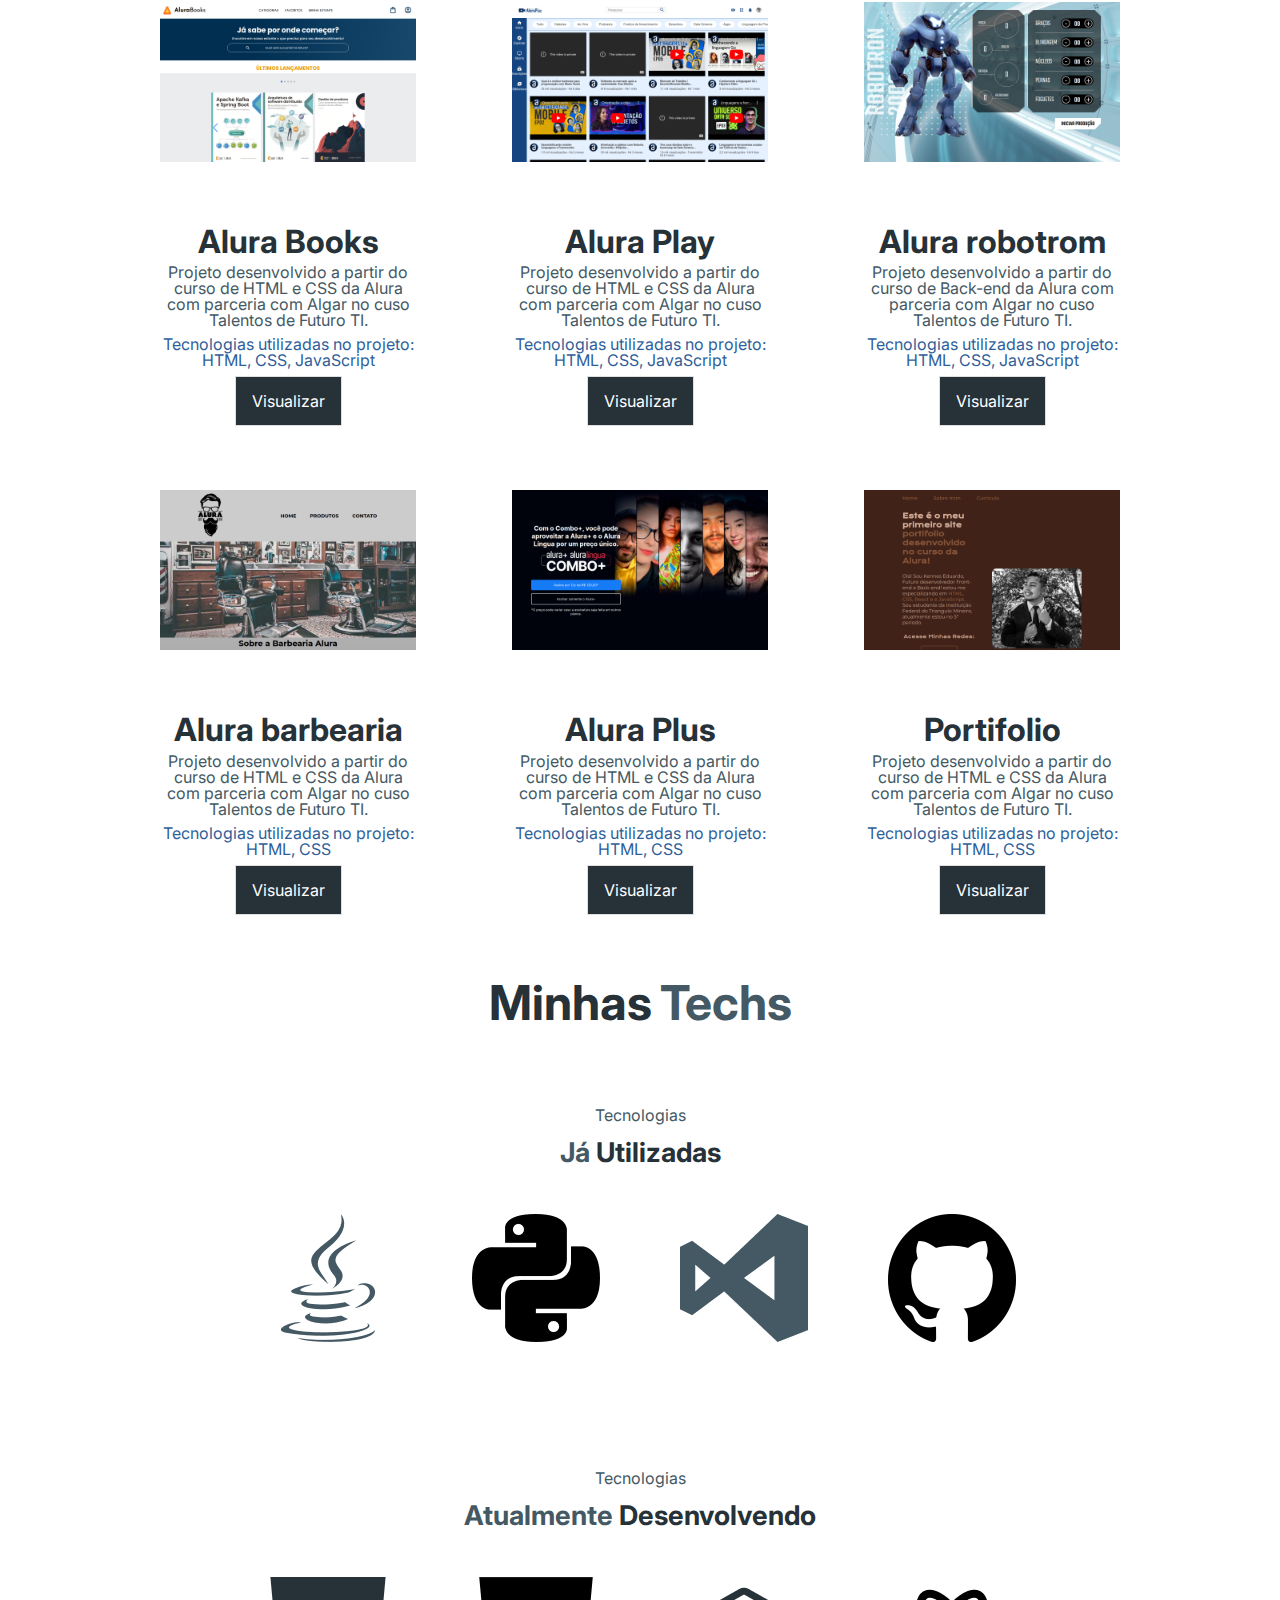
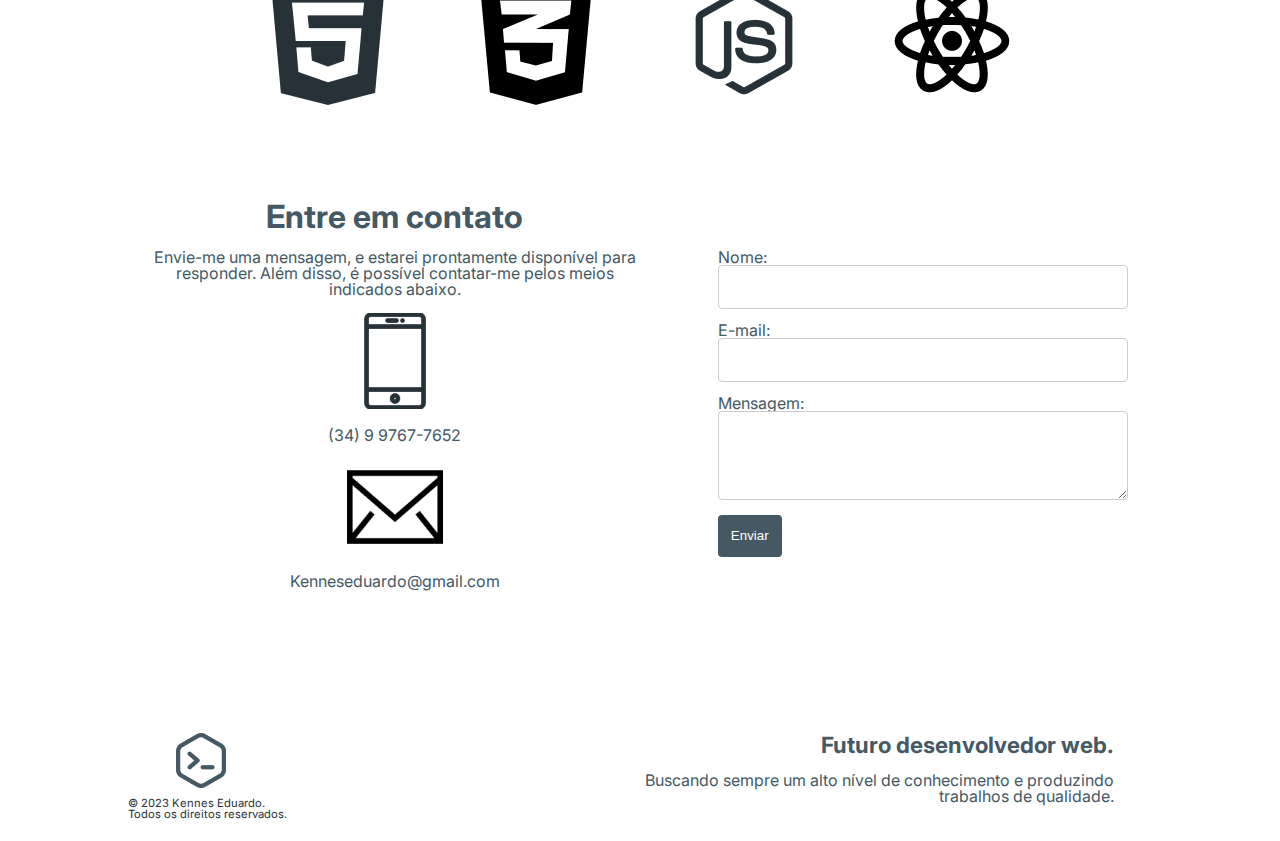
==== commit d3e5670f: "responsividade tablete" ====
--- a/index.html
+++ b/index.html
@@ -32,7 +32,7 @@
             <div class="home__resumo">
                 <div class="home__informacao">
                     <p class="home__texto">Olá pessoal, </p>
-                    <h1 class="home__titulo">EU SOU UM PROGRAMADOR</h1>
+                    <h1 class="home __titulo">EU SOU UM PROGRAMADOR</h1>
                     <p class="home__texto">Seja bem-vindo ao meu portifólio website</p>
                 </div>
 
@@ -61,7 +61,9 @@
             <div class="sobre__descricao">
                 <h2 class="sobre__titulo"> Quem sou eu? </h2>
                 <p class="sobre__texto">Olá! Eu sou Kennes Eduardo, um entusiasta de Front-End com uma paixão por materializar conceitos criativos em interfaces web envolventes e visualmente atrativas.</p>
+
                 <p class="sobre__texto">Atualmente, estou cursando o 6º período em Análise e Desenvolvimento de Sistemas no Instituto Federal do Triângulo Mineiro, mergulhando nas nuances da programação e da tecnologia. Minha formação acadêmica em Técnico em Informática agrega os meus conhecimento, pois tive meu primeiro contato com Desenvolvimento web. Além disso, possuo uma vasta certificação pela Alura complementando os meus estudos.</p>
+
                 <p class="sobre__texto">Se você está buscando um desenvolvedor Front-End dedicado, comprometido com a qualidade e o aprimoramento contínuo, adoraria fazer parte de sua equipe. </p>
             </div>
         </section>
--- a/styles/estilo.css
+++ b/styles/estilo.css
@@ -287,8 +287,8 @@
 
 /* inicio das minhas techs */
 .minhastech {
-    padding-left: 10vw;
-    padding-right: 10vw;
+    /* padding-left: 10vw;
+    padding-right: 10vw; */
     padding-top: 2em;
     
 }
@@ -342,7 +342,7 @@
 
 /* Inicio da pagina contato*/
 .contato {
-    padding:3em 10vw 0 10vw ;
+    
     padding-left: 10vw;
     padding-right: 10vw;
     padding-top: 3em;
@@ -465,6 +465,7 @@
         height: 100vh;
         align-items: center;
     }
+    
     .sobre__texto {
         font-size: 1.1em;
     }
@@ -493,6 +494,11 @@
     .sobre__conteudo_imagem {
         width: 20em;
         height: 30em;
+    }
+
+    /*sessão contato*/
+    .contato__texto {
+        padding: 1em ;
     }
 
 }
@@ -519,7 +525,6 @@
     .home {
         flex-direction: column-reverse;
         padding-right: 10vw;
-        
     }
 
     .home_img {
@@ -544,11 +549,11 @@
     .sobre__conteudo{
         flex-direction: column-reverse;
         padding: 2em 0 0 0;
-        border: red solid 1px;
+        height: 50em;
     }
     .sobre__descricao{
-        border: #263138 solid 2px;
         padding: 0;
+        
     }
 
     .sobre__texto {
@@ -559,7 +564,7 @@
         display: flex;
         justify-content: center;
         width: 80vw;
-        border: #3c92fa 1px solid;
+        padding: 0;
     }
     .sobre__conteudo_imagem {   
         width: 30em;
@@ -570,4 +575,32 @@
         width: 70vw;
         text-align: center;
     }
+
+    /*Inicio portifolio*/
+    .portifolio__conteudo {
+        column-gap: 10em;
+    }
+
+    .portifolio__descricao {
+        width: 40vw;
+    }
+
+    .portifolio__link-visualiza {
+        width: 100vw;
+    }
+
+    .portifolio__imagem {
+        width: 50vw;
+    }
+
+    .portifolio__titulo_terciario {
+        padding: .5em ;
+    }
+
+    /*Inicio minhas tech*/
+    .minhastech__imagens {
+        column-gap: 2em;
+    }
+
+
 }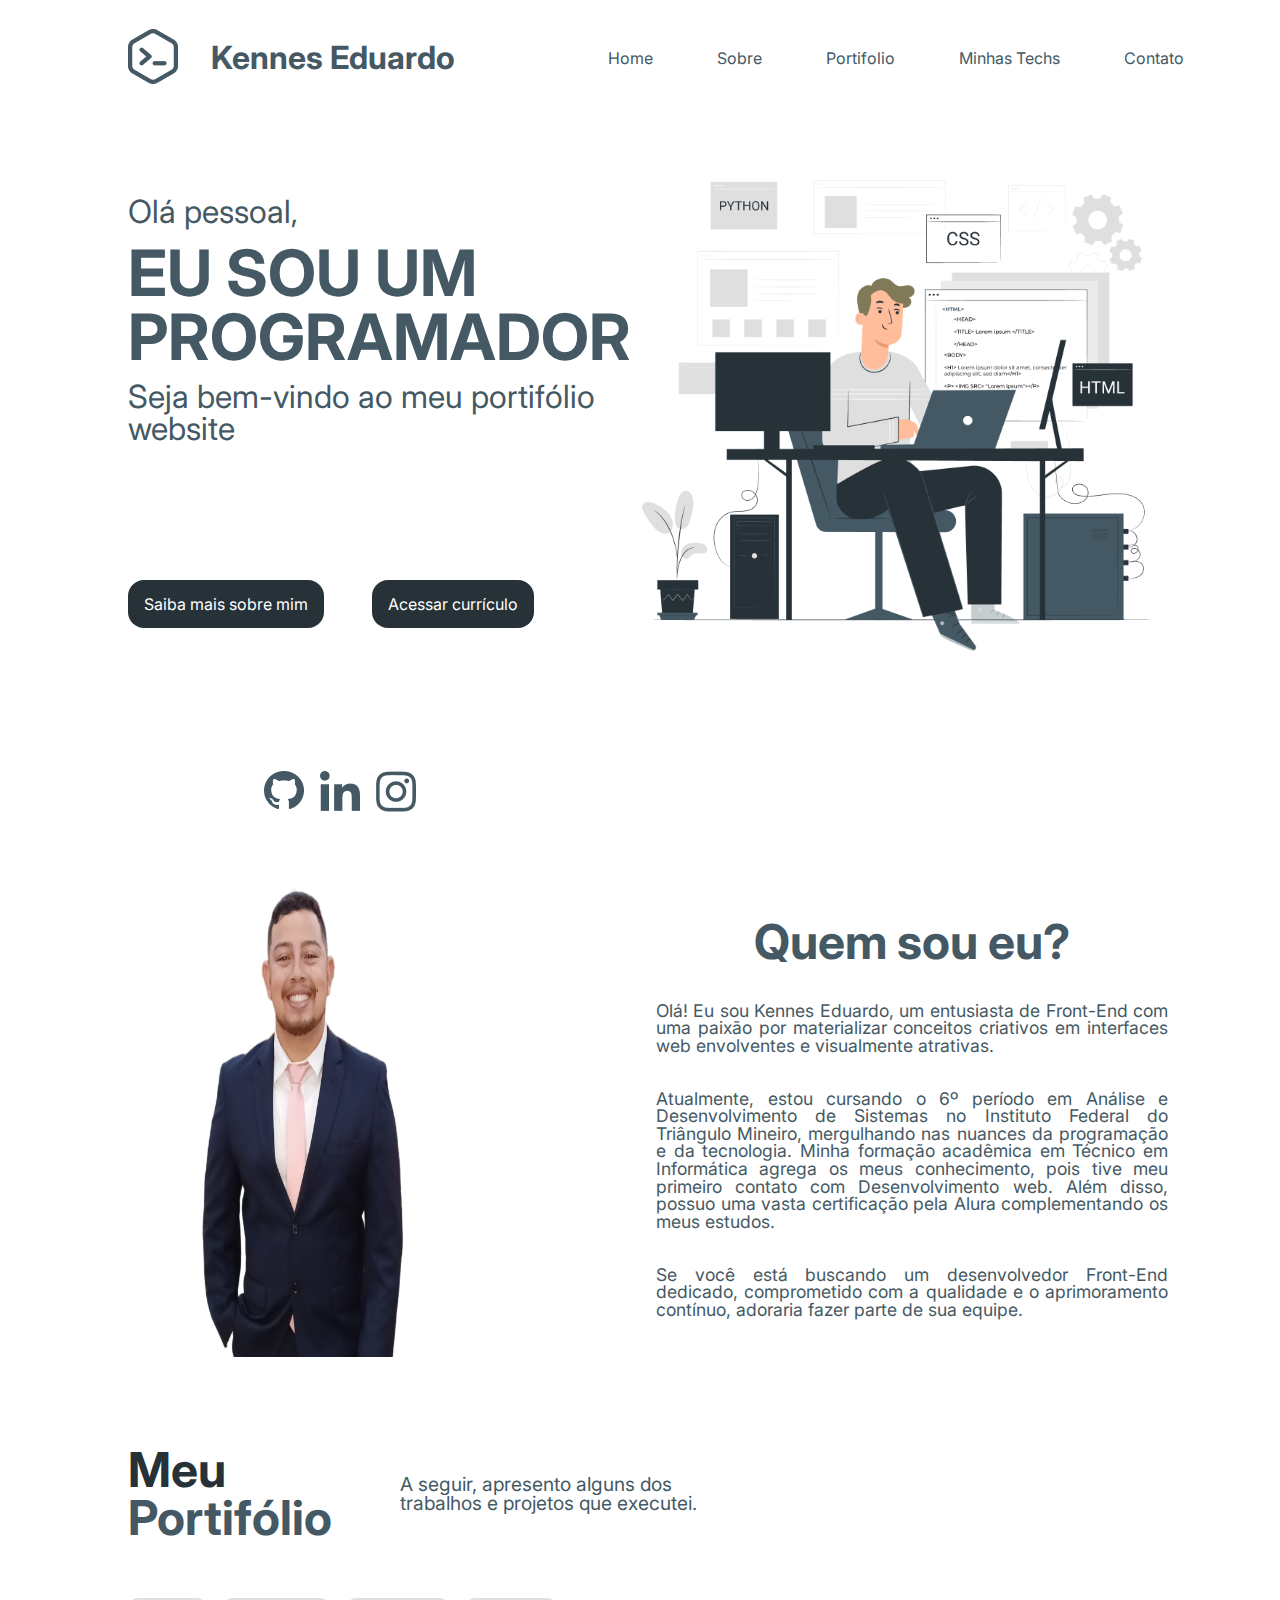
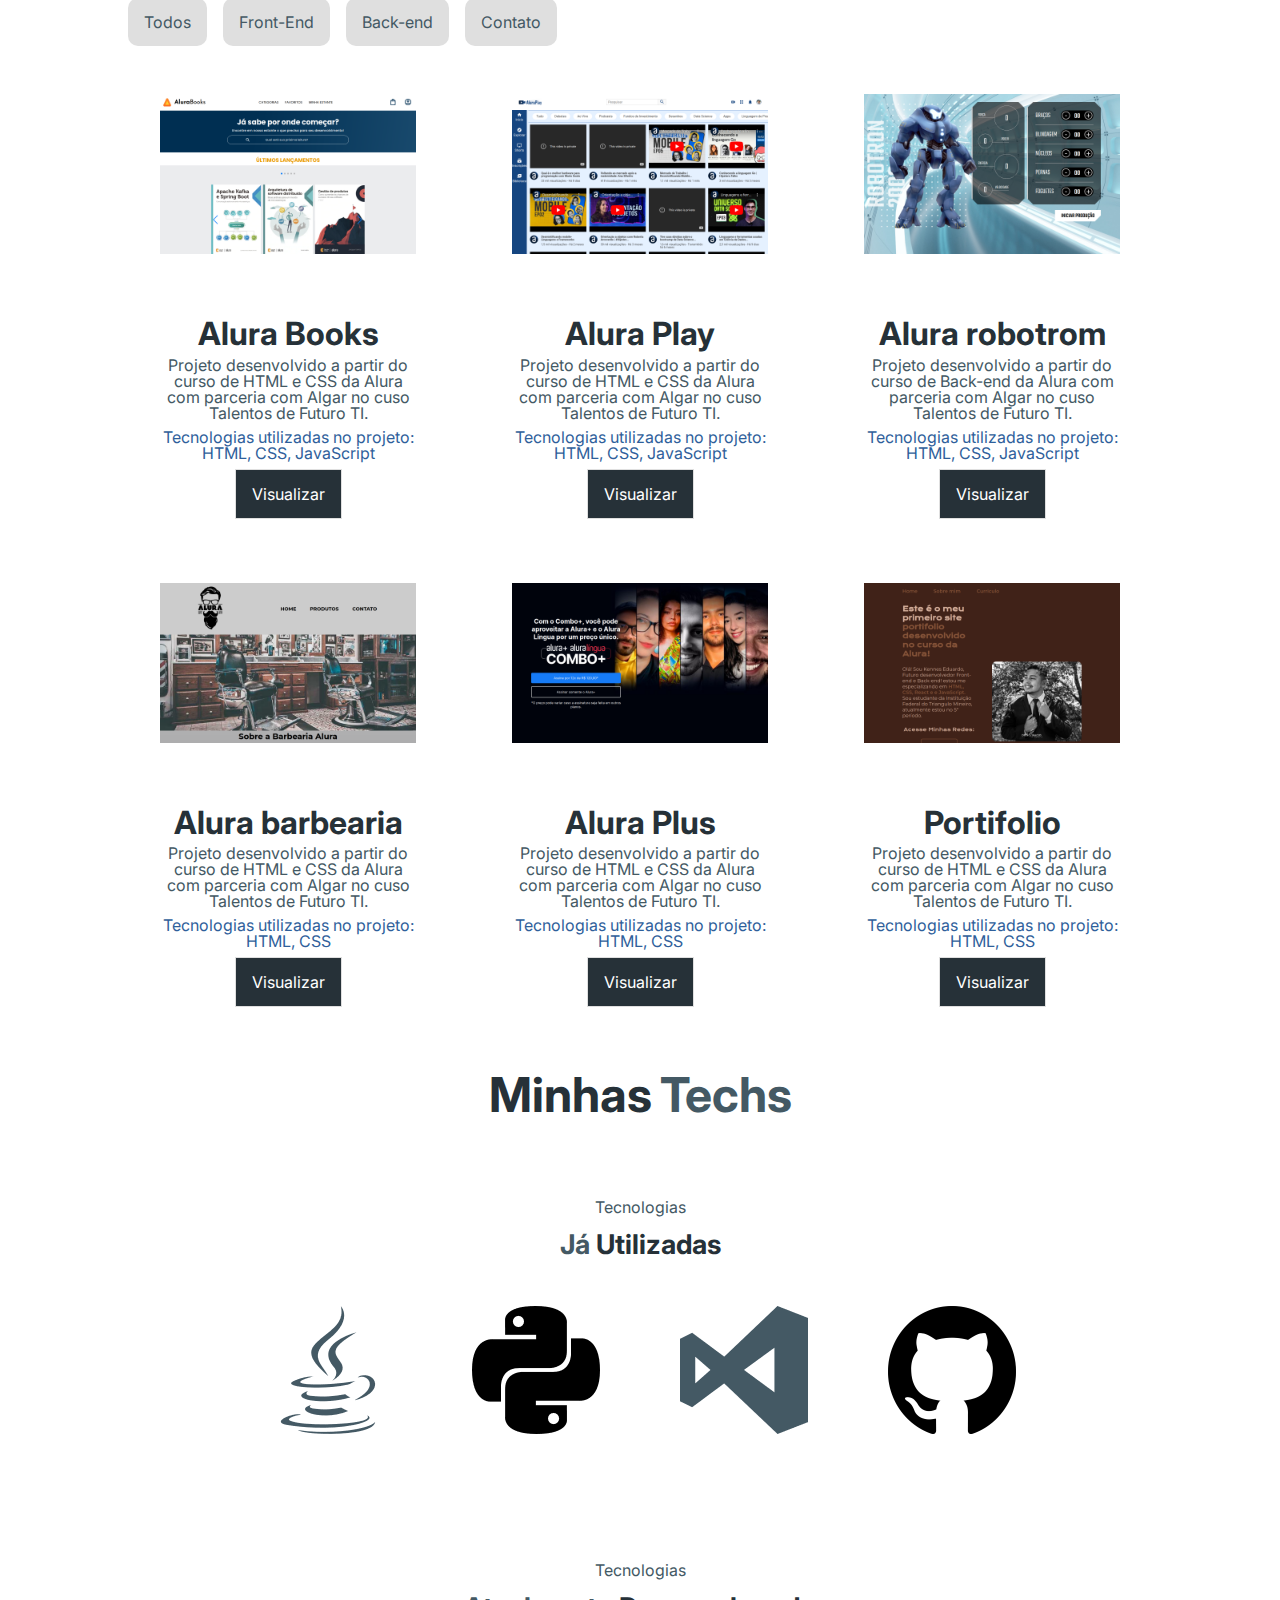
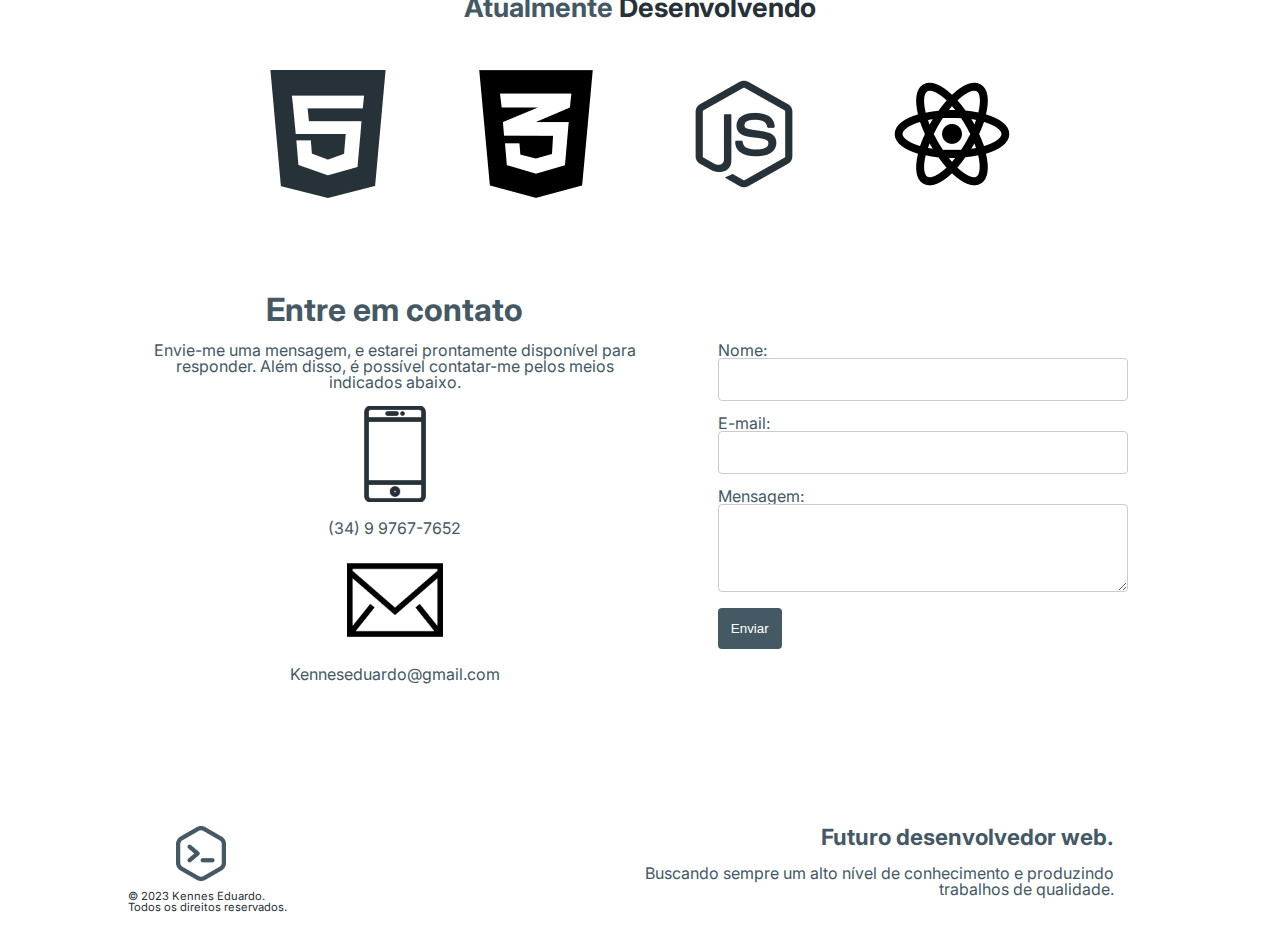
==== commit db301fad: "responsividade celular inicio" ====
--- a/index.html
+++ b/index.html
@@ -15,7 +15,11 @@
             <a href="#"><img src="Imagens/logo.png" alt="icone com sinal de menos e anterline "></a>
             <h1 class="container__titulo">Kennes Eduardo</h1>
         </div>
-
+        <div class="hamburguer" id="mobile-menu">
+            <span class="linha" id="linha1"></span>
+            <span class="linha" id="linha2"></span>
+            <span class="linha" id="linha3"></span>
+        </div>
         <ul class="lista-menu">
             <li class="lista-menu__item"> <a href="#" class="lista-menu__link">Home</a> </li>
             <li class="lista-menu__item"> <a href="#" class="lista-menu__link">Sobre</a> </li>
@@ -32,13 +36,13 @@
             <div class="home__resumo">
                 <div class="home__informacao">
                     <p class="home__texto">Olá pessoal, </p>
-                    <h1 class="home __titulo">EU SOU UM PROGRAMADOR</h1>
+                    <h1 class="home__titulo">EU SOU UM PROGRAMADOR</h1>
                     <p class="home__texto">Seja bem-vindo ao meu portifólio website</p>
                 </div>
 
                 <div class="home__botao">
-                    <a href="sobre.html" class="home__botao_ancora">Saiba mais sobre mim</a>
-                    <a href="sobre.html" class="home__botao_ancora">Acessar currículo</a>
+                    <a href="#" class="home__botao_ancora">Saiba mais sobre mim</a>
+                    <a href="#" class="home__botao_ancora">Acessar currículo</a>
                 </div>
 
                 <div class="home__icones">
@@ -153,6 +157,7 @@
             <div class="minhastech__descricao">
                 <p class="minhastech__texto">Tecnologias</p>
                 <p class="minhastech__texto_secundaria">Já <strong class="minhastech__texto_destaque">Utilizadas</strong></p>
+
                 <div class="minhastech__imagens">
                     <img class="minhastech__imagem" src="Imagens/java-icon.png" alt="icone da ferramendajava">
                     <img class="minhastech__imagem" src="Imagens/python-icon.png" alt="icone da ferramenda python">
--- a/styles/estilo.css
+++ b/styles/estilo.css
@@ -502,7 +502,8 @@
     }
 
 }
-@media (max-width:768px) {
+
+@media (max-width:810px) {
     /* sessao menu */
     .container {
         justify-content: center;
@@ -603,4 +604,66 @@
     }
 
 
+
+}
+
+@media(max-width:375px) {
+
+    .lista-menu {
+        display: none;
+    }
+
+    .hamburguer {
+        width: 3rem;
+        height: 2rem;
+        z-index: 5;
+        right: 2rem;
+        top: 2rem;
+        display: flex;
+        flex-direction: column;
+        justify-content: space-between;
+        cursor: pointer;
+    }
+
+    .show-menu  .hamburguer{
+        right: 16rem
+    }
+
+    .linha {
+        width: 100%;
+        height: .1rem;
+        padding: 1px;
+        border-radius: 10px;
+        background-color: rgb(67, 202, 13);
+        box-shadow: 0.1rem 0.1rem 3px rgba(0, 0, 0, 0.788);
+        transition: transform .7s;
+    }
+    
+
+    .show-menu #linha1 {
+        transform: rotate(45deg) translate(.4rem, .9rem);
+        background-color: #001c3d;
+        box-shadow: none;
+    }
+
+    .show-menu #linha2 {
+        opacity: 0;
+        visibility: hidden;
+    }
+
+    .show-menu #linha3 {
+        transform: rotate(-42deg) translate(.3rem, -.9rem);
+        background-color: #001c3d;
+        box-shadow: none;
+    }
+
+    .lista-menu {
+        width: 20rem;
+        height: 100vh;
+        background-color: var(--cinza-secundario);
+        box-shadow: 10px 5px 15px 10px rgba(0, 0, 0, 0.788);
+        position: fixed;
+        top: -20rem;
+        transform: all .8s;
+    }
 }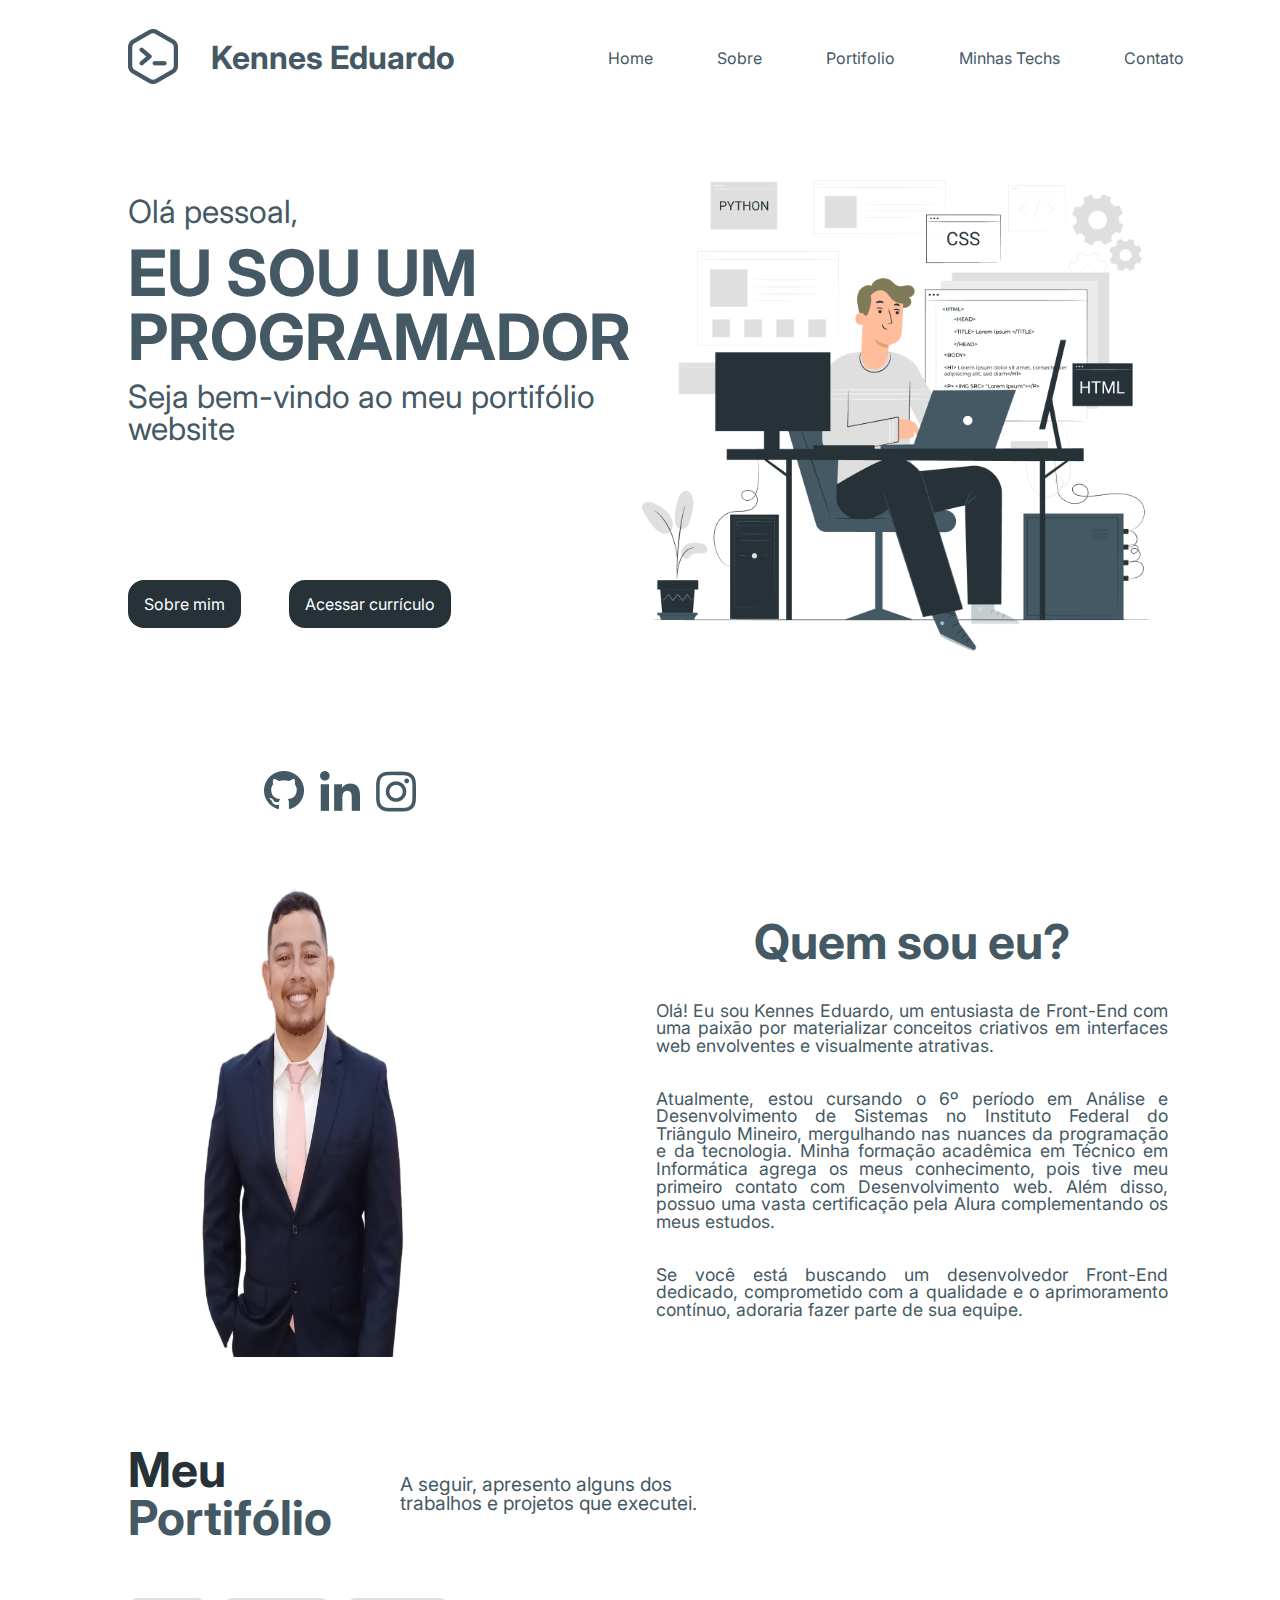
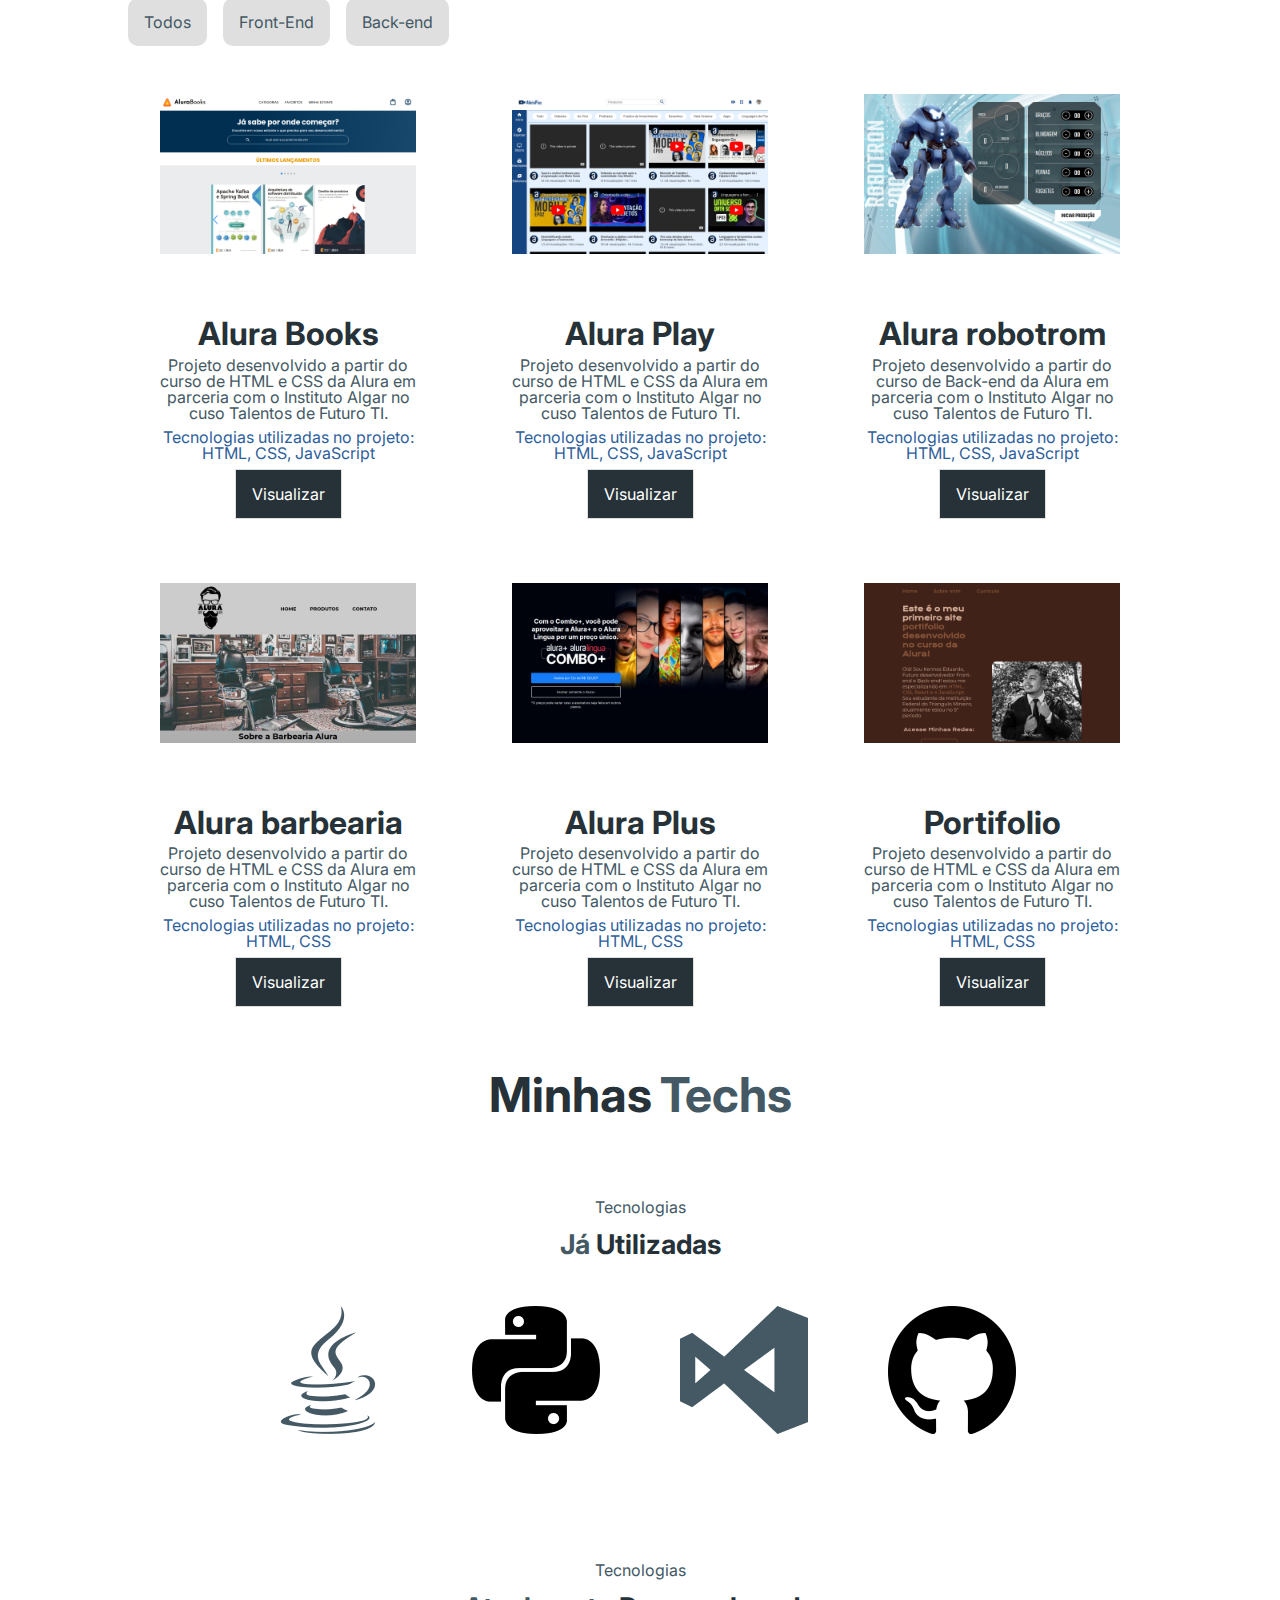
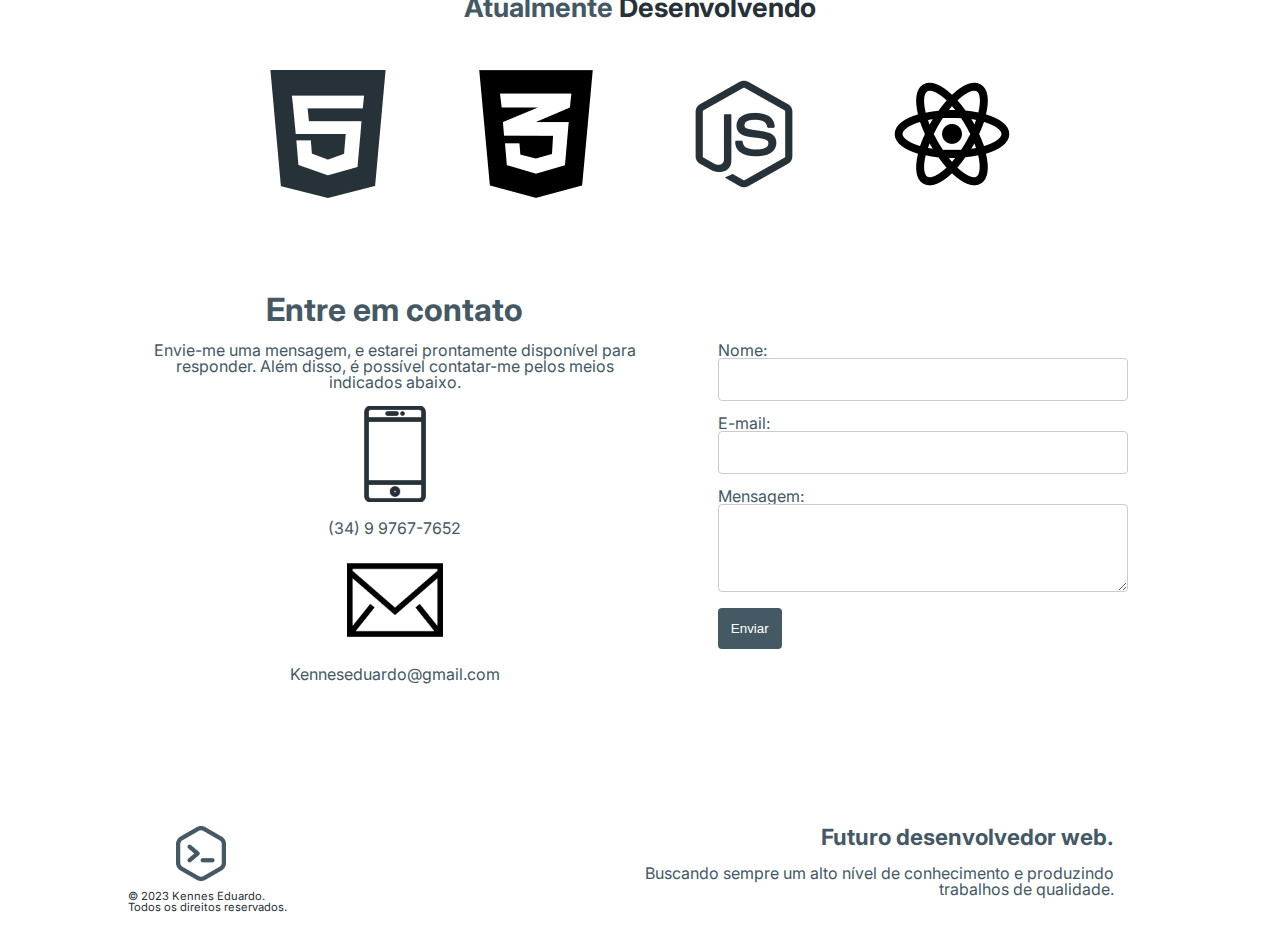
==== commit 7df0c5e5: "responsividade celular quase finalizado" ====
--- a/index.html
+++ b/index.html
@@ -41,7 +41,7 @@
                 </div>
 
                 <div class="home__botao">
-                    <a href="#" class="home__botao_ancora">Saiba mais sobre mim</a>
+                    <a href="#" class="home__botao_ancora">Sobre mim</a>
                     <a href="#" class="home__botao_ancora">Acessar currículo</a>
                 </div>
 
@@ -91,7 +91,6 @@
                         <a href="#" class="lista-portifolio__link">Todos</a> 
                         <a href="#" class="lista-portifolio__link">Front-End</a> 
                         <a href="#" class="lista-portifolio__link">Back-end</a> 
-                        <a href="#" class="lista-portifolio__link">Contato</a> 
                     </ul>
                 </div>
             </div>
@@ -101,7 +100,7 @@
                 <div class="portifolio__link-visualiza">
                     <img class="portifolio__imagem" src="Imagens/Alurabooks.png" alt="Site da alura books">
                     <h3 class="portifolio__titulo_terciario">Alura Books</h3>
-                    <p>Projeto desenvolvido a partir do curso de HTML e CSS da Alura com parceria com Algar no cuso Talentos de Futuro TI.</p>
+                    <p>Projeto desenvolvido a partir do curso de HTML e CSS da Alura em parceria com o Instituto Algar no cuso Talentos de Futuro TI.</p>
                     <p class="portifolio__texto" >Tecnologias utilizadas no projeto: HTML, CSS, JavaScript</p>
                     <a class="portifolio__botao" href="https://alurabooks-wheat.vercel.app/">Visualizar</a>
                 </div>
@@ -109,7 +108,7 @@
                 <div class="portifolio__link-visualiza">
                     <img class="portifolio__imagem" src="Imagens/aluraplay.png" alt="Site da alura Play">
                     <h3 class="portifolio__titulo_terciario">Alura Play</h3>
-                    <p>Projeto desenvolvido a partir do curso de HTML e CSS da Alura com parceria com Algar no cuso Talentos de Futuro TI.</p>
+                    <p>Projeto desenvolvido a partir do curso de HTML e CSS da Alura em parceria com o Instituto Algar no cuso Talentos de Futuro TI.</p>
                     <p class="portifolio__texto" >Tecnologias utilizadas no projeto: HTML, CSS, JavaScript</p>
                     <a class="portifolio__botao" href="https://aluraplay-five.vercel.app/">Visualizar</a>
                 </div>
@@ -117,7 +116,7 @@
                 <div class="portifolio__link-visualiza">
                     <img class="portifolio__imagem" src="Imagens/robotrom.png" alt="alura robotrom">
                     <h3 class="portifolio__titulo_terciario">Alura robotrom</h3>
-                    <p>Projeto desenvolvido a partir do curso de Back-end da Alura com parceria com Algar no cuso Talentos de Futuro TI.</p>
+                    <p>Projeto desenvolvido a partir do curso de Back-end da Alura em parceria com o Instituto Algar no cuso Talentos de Futuro TI.</p>
                     <p class="portifolio__texto" >Tecnologias utilizadas no projeto: HTML, CSS, JavaScript</p>
                     <a class="portifolio__botao" href="https://robotron-2000-pi-eight.vercel.app/">Visualizar</a>
                 </div>
@@ -125,7 +124,7 @@
                 <div class="portifolio__link-visualiza">
                     <img class="portifolio__imagem" src="Imagens/barbeariaalura.png" alt="Site da alura barbearia">
                     <h3 class="portifolio__titulo_terciario">Alura barbearia</h3>
-                    <p>Projeto desenvolvido a partir do curso de HTML e CSS da Alura com parceria com Algar no cuso Talentos de Futuro TI.</p>
+                    <p>Projeto desenvolvido a partir do curso de HTML e CSS da Alura em parceria com o Instituto Algar no cuso Talentos de Futuro TI.</p>
                     <p class="portifolio__texto" >Tecnologias utilizadas no projeto: HTML, CSS</p>
                     <a class="portifolio__botao" href="https://barbeariaalura-seven.vercel.app/">Visualizar</a>
                 </div>
@@ -133,7 +132,7 @@
                 <div class="portifolio__link-visualiza">
                     <img class="portifolio__imagem" src="Imagens/aluraplus.png" alt="Site da alura plus">
                     <h3 class="portifolio__titulo_terciario">Alura Plus</h3>
-                    <p>Projeto desenvolvido a partir do curso de HTML e CSS da Alura com parceria com Algar no cuso Talentos de Futuro TI.</p>
+                    <p>Projeto desenvolvido a partir do curso de HTML e CSS da Alura em parceria com o Instituto Algar no cuso Talentos de Futuro TI.</p>
                     <p class="portifolio__texto" >Tecnologias utilizadas no projeto: HTML, CSS</p>
                     <a class="portifolio__botao" href="https://aluraplus-ruddy-delta.vercel.app/">Visualizar</a>
                 </div>
@@ -141,8 +140,8 @@
                 <div class="portifolio__link-visualiza">
                     <img class="portifolio__imagem" src="Imagens/portifolio.png" alt="Site do meu primeiro portifolio">
                     <h3 class="portifolio__titulo_terciario">Portifolio</h3>
-                    <p>Projeto desenvolvido a partir do curso de HTML e CSS da Alura com parceria com Algar no cuso Talentos de Futuro TI.</p>
-                    <p class="portifolio__texto" >Tecnologias utilizadas no projeto: HTML, CSS</p>
+                    <p>Projeto desenvolvido a partir do curso de HTML e CSS da Alura em parceria com o Instituto Algar no cuso Talentos de Futuro TI.</p>
+                    <p class="portifolio__texto">Tecnologias utilizadas no projeto: HTML, CSS</p>
                     <a class="portifolio__botao" href="https://portifolio-eta-five.vercel.app/">Visualizar</a>
                 </div>
             </div>
--- a/styles/estilo.css
+++ b/styles/estilo.css
@@ -287,8 +287,6 @@
 
 /* inicio das minhas techs */
 .minhastech {
-    /* padding-left: 10vw;
-    padding-right: 10vw; */
     padding-top: 2em;
     
 }
@@ -607,7 +605,7 @@
 
 }
 
-@media(max-width:375px) {
+@media(max-width:428px) {
 
     .lista-menu {
         display: none;
@@ -623,6 +621,7 @@
         flex-direction: column;
         justify-content: space-between;
         cursor: pointer;
+        padding-right: 10vw;
     }
 
     .show-menu  .hamburguer{
@@ -634,7 +633,7 @@
         height: .1rem;
         padding: 1px;
         border-radius: 10px;
-        background-color: rgb(67, 202, 13);
+        background-color: var(--cor-da-fonte-principal);
         box-shadow: 0.1rem 0.1rem 3px rgba(0, 0, 0, 0.788);
         transition: transform .7s;
     }
@@ -642,7 +641,7 @@
 
     .show-menu #linha1 {
         transform: rotate(45deg) translate(.4rem, .9rem);
-        background-color: #001c3d;
+        background-color: var(--cor-da-fonte-principal);
         box-shadow: none;
     }
 
@@ -653,7 +652,7 @@
 
     .show-menu #linha3 {
         transform: rotate(-42deg) translate(.3rem, -.9rem);
-        background-color: #001c3d;
+        background-color: var(--cor-da-fonte-principal);;
         box-shadow: none;
     }
 
@@ -666,4 +665,103 @@
         top: -20rem;
         transform: all .8s;
     }
+
+
+    /*home*/
+   
+    .home {
+        height: 40em;
+        border: #3cfa65 1px solid; 
+    }
+    .home__resumo {
+        height: auto;
+        padding: 0 10vw 0 10vw;
+    }
+    .home__texto {
+        font-size: 1.2em;
+    }
+    .home__titulo {
+        font-size: 2em;
+    }
+
+    .home__botao_ancora {
+        text-align: center;
+        width: 30vw;
+    }
+     /* sesao sobre conteudo*/
+    .sobre__conteudo{
+        height: auto;
+    }
+    .sobre__titulo {
+        font-size: 2em;
+    }
+
+    .sobre__texto {
+        font-size: 1em;
+    }
+
+    /*sessão portifolio*/
+    .portifolio {
+        border: #263138 1px solid;
+    }
+
+    .portifolio__conteudo{
+        flex-direction: column;
+        padding: 0;
+    }
+
+    .portifolio__titulos {
+        width: 80vw;
+    }
+
+    .portifolio__descricao {
+        padding-top: 1em;
+        width: 80vw;
+    }
+
+    .portifolio__link {
+        column-gap: 10em;
+    }
+
+    .portifolio__link-visualiza {
+        padding: 0;
+        
+    }
+
+    .portifolio__imagem {
+        padding-top: 1em;
+        width: 100%;
+    }
+
+    .portifolio__titulo_terciario {
+        font-size: 1.7em;
+    }
+
+    .portifolio__texto {
+        font-size: 1em;
+    }
+
+    /*minhastech*/
+
+    .minhastech {
+        border: #3cfa65 1px solid;
+    }
+     
+    .minhastech__titulo_principal,
+    .minhastech__titulo_secundario{
+        font-size: 2.5em;
+    }
+
+    .minhastech__texto,
+    .minhastech__texto_secundaria {
+        font-size: 1.2em;
+    }
+    .minhastech__imagens {
+        flex-wrap: wrap;
+    }
+
+    .minhastech__imagem {
+        width: 40%;
+        padding-bottom: 2em;
+    }
 }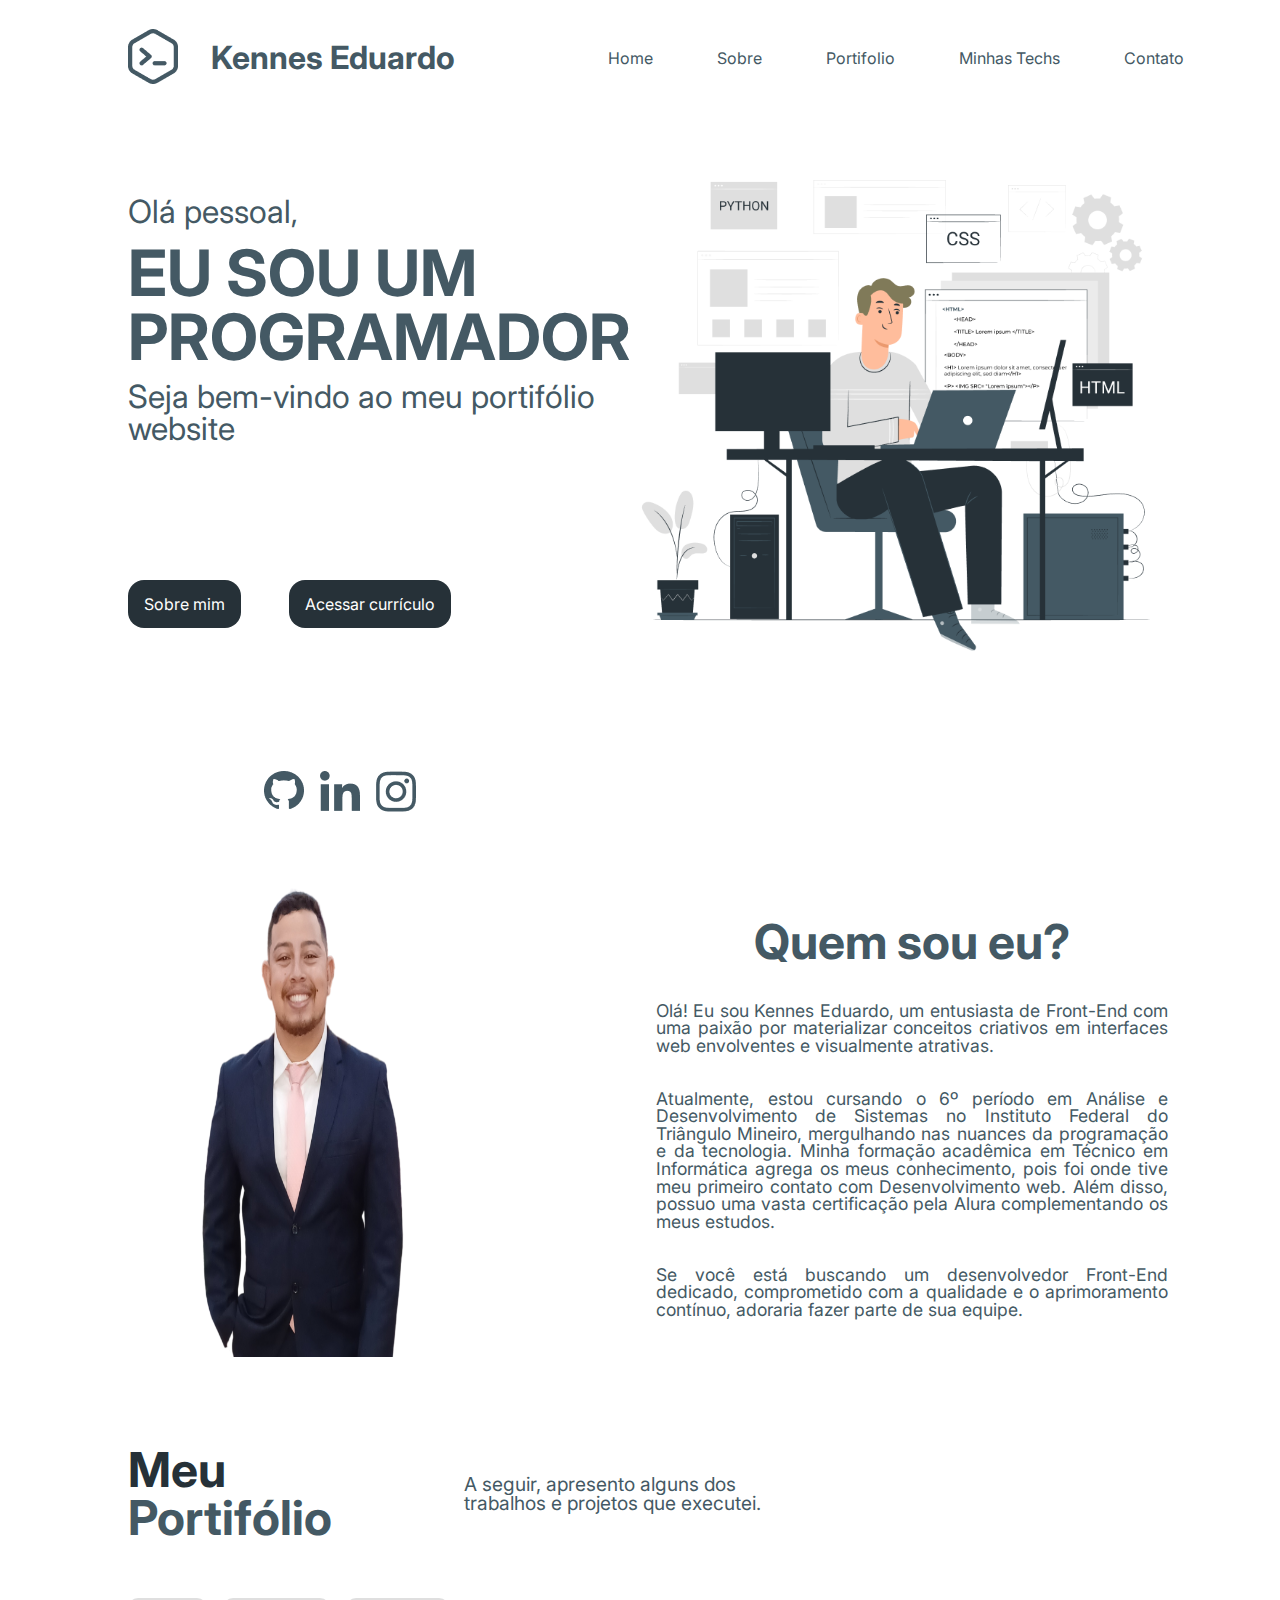
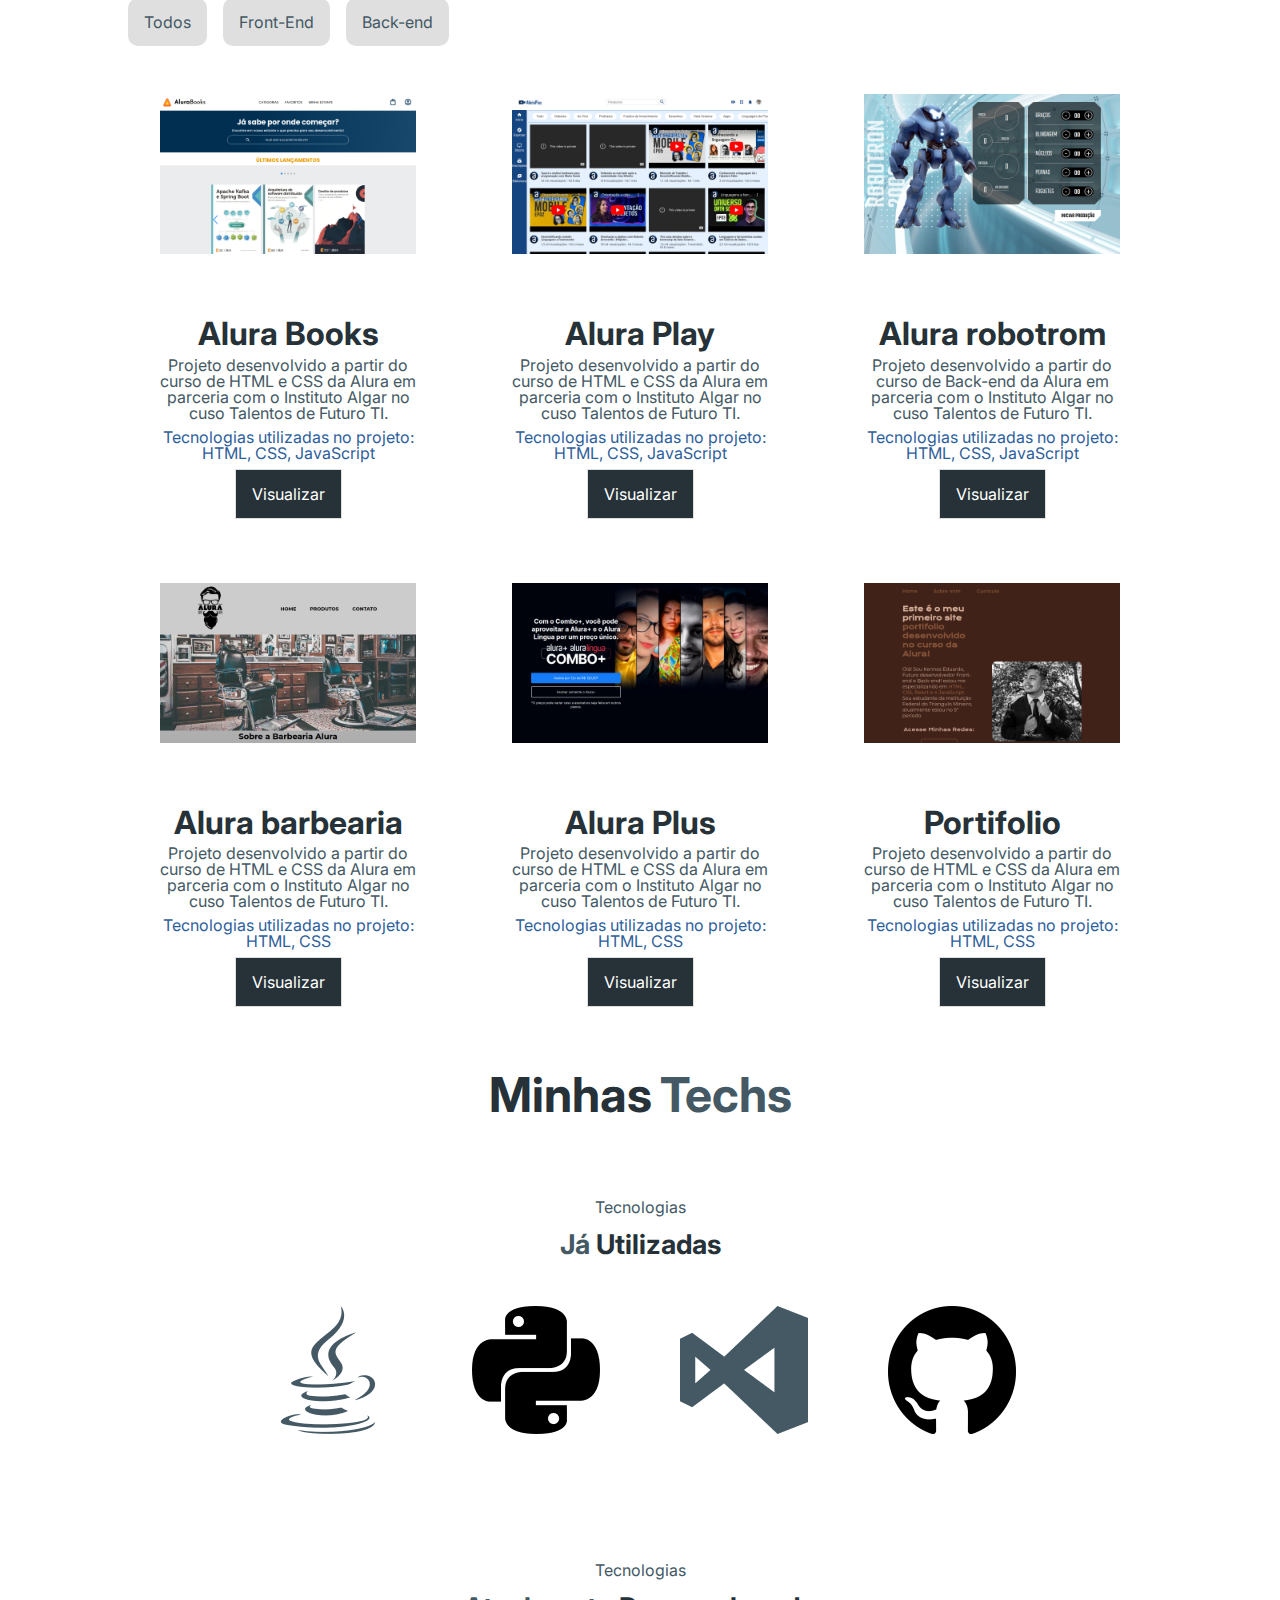
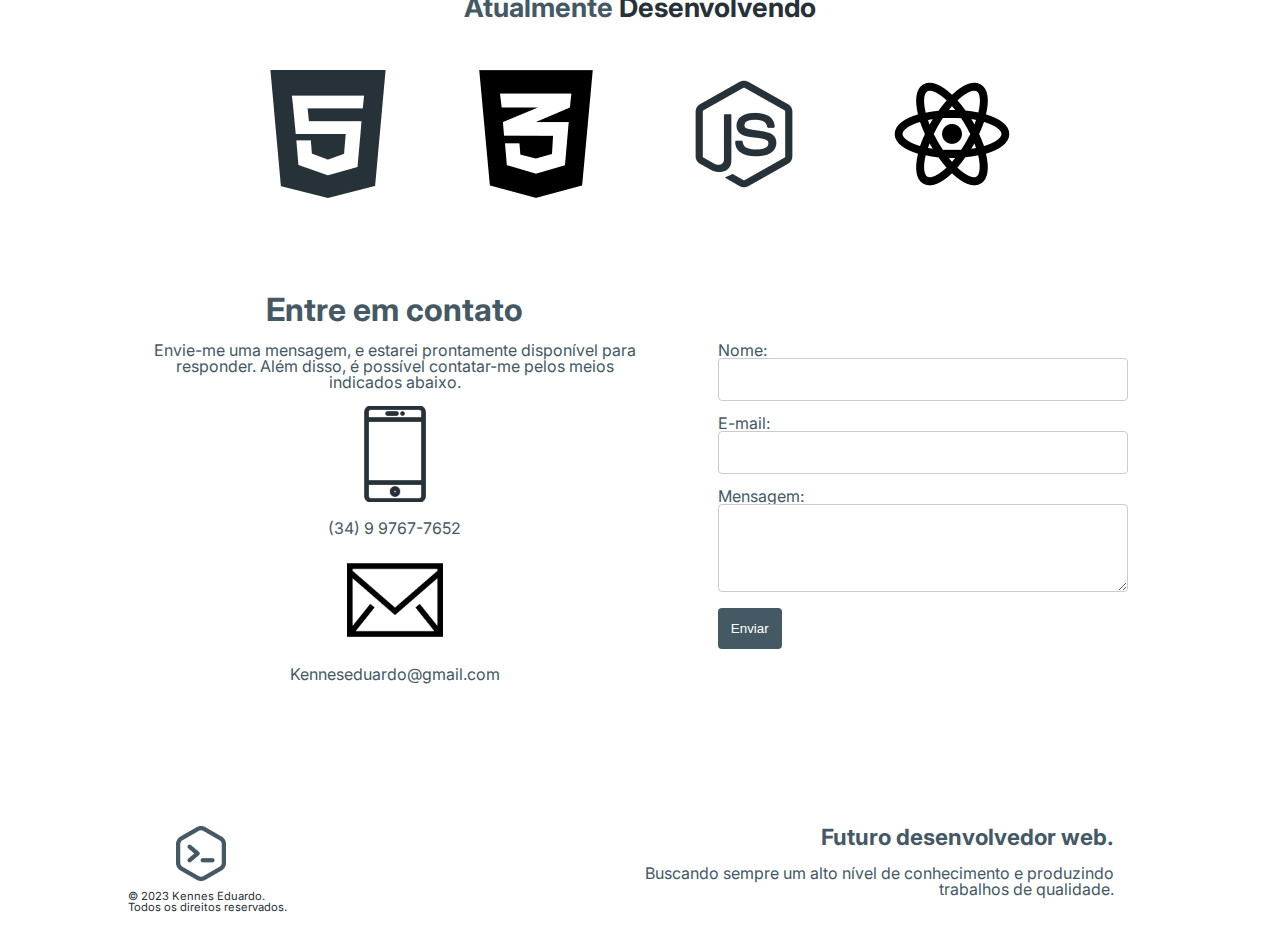
==== commit d14ce1d9: "correção ortografica" ====
--- a/index.html
+++ b/index.html
@@ -10,7 +10,6 @@
 <body>
 
     <header class="cabecalho">
-        
         <div class="container">
             <a href="#"><img src="Imagens/logo.png" alt="icone com sinal de menos e anterline "></a>
             <h1 class="container__titulo">Kennes Eduardo</h1>
@@ -21,18 +20,17 @@
             <span class="linha" id="linha3"></span>
         </div>
         <ul class="lista-menu">
-            <li class="lista-menu__item"> <a href="#" class="lista-menu__link">Home</a> </li>
-            <li class="lista-menu__item"> <a href="#" class="lista-menu__link">Sobre</a> </li>
-            <li class="lista-menu__item"> <a href="#" class="lista-menu__link">Portifolio</a> </li>
-            <li class="lista-menu__item"> <a href="#" class="lista-menu__link">Minhas Techs</a> </li>
-            <li class="lista-menu__item"> <a href="#" class="lista-menu__link">Contato</a> </li>
+            <li class="lista-menu__item"> <a href="#home" class="lista-menu__link">Home</a> </li>
+            <li class="lista-menu__item"> <a href="#sobre" class="lista-menu__link">Sobre</a> </li>
+            <li class="lista-menu__item"> <a href="#portifolio" class="lista-menu__link">Portifolio</a> </li>
+            <li class="lista-menu__item"> <a href="#minhastech" class="lista-menu__link">Minhas Techs</a> </li>
+            <li class="lista-menu__item"> <a href="#contato" class="lista-menu__link">Contato</a> </li>
         </ul>
 
     </header>
     
     <main class="conteudo">
-
-        <section class="home">
+        <section class="home" id="home">
             <div class="home__resumo">
                 <div class="home__informacao">
                     <p class="home__texto">Olá pessoal, </p>
@@ -41,8 +39,8 @@
                 </div>
 
                 <div class="home__botao">
-                    <a href="#" class="home__botao_ancora">Sobre mim</a>
-                    <a href="#" class="home__botao_ancora">Acessar currículo</a>
+                    <a href="#sobre" class="home__botao_ancora">Sobre mim</a>
+                    <a href="Imagens/KennesCurriculum.pdf" download="KennesCurriculum.pdf" class="home__botao_ancora">Acessar currículo</a>
                 </div>
 
                 <div class="home__icones">
@@ -58,7 +56,9 @@
             </div>
         </section>
 
-        <section class="sobre__conteudo">
+        
+        <section class="sobre__conteudo" id="sobre">
+
             <div class="sobre__conteudo_imagens">
                 <img src="Imagens/KennesEduardo.png" alt="Foto de Kennes Eduardo" class="sobre__conteudo_imagem">
             </div>
@@ -66,13 +66,13 @@
                 <h2 class="sobre__titulo"> Quem sou eu? </h2>
                 <p class="sobre__texto">Olá! Eu sou Kennes Eduardo, um entusiasta de Front-End com uma paixão por materializar conceitos criativos em interfaces web envolventes e visualmente atrativas.</p>
 
-                <p class="sobre__texto">Atualmente, estou cursando o 6º período em Análise e Desenvolvimento de Sistemas no Instituto Federal do Triângulo Mineiro, mergulhando nas nuances da programação e da tecnologia. Minha formação acadêmica em Técnico em Informática agrega os meus conhecimento, pois tive meu primeiro contato com Desenvolvimento web. Além disso, possuo uma vasta certificação pela Alura complementando os meus estudos.</p>
+                <p class="sobre__texto">Atualmente, estou cursando o 6º período em Análise e Desenvolvimento de Sistemas no Instituto Federal do Triângulo Mineiro, mergulhando nas nuances da programação e da tecnologia. Minha formação acadêmica em Técnico em Informática agrega os meus conhecimento, pois foi onde tive meu primeiro contato com Desenvolvimento web. Além disso, possuo uma vasta certificação pela Alura complementando os meus estudos.</p>
 
                 <p class="sobre__texto">Se você está buscando um desenvolvedor Front-End dedicado, comprometido com a qualidade e o aprimoramento contínuo, adoraria fazer parte de sua equipe. </p>
             </div>
         </section>
 
-        <section class="portifolio">
+        <section class="portifolio" id="portifolio">
 
             <div> 
                 <div class="portifolio__conteudo">
@@ -147,7 +147,7 @@
             </div>
         </section>
 
-        <section class="minhastech">
+        <section class="minhastech" id="minhastech">
             <div class="minhastech__titulos">
                 <h2 class="minhastech__titulo_principal">Minhas</h2>
                 <h2 class="minhastech__titulo_secundario">Techs</h2>
@@ -175,7 +175,7 @@
             </div>
         </section>
 
-        <section class="contato">
+        <section class="contato" id="contato">
             <div class="contato__info">
                 <h3 class="contato__titulo">Entre em contato</h3>
                 <p class="contato__texto">Envie-me uma mensagem, e estarei prontamente disponível para responder. Além disso, é possível contatar-me pelos meios indicados abaixo.</p>
--- a/styles/estilo.css
+++ b/styles/estilo.css
@@ -66,8 +66,6 @@
     text-decoration: underline;
 }
 
-
-
 /* inicio do home */
 .conteudo {
     width: 100vw;
@@ -140,7 +138,6 @@
 }
 
 /* inicio do sobre min */
-
 .sobre__conteudo {
     background-color: var(--branco-principal);
     color: var(--cor-da-fonte-principal);
@@ -191,14 +188,13 @@
 }
 
 .portifolio__titulos {
-    width: 15vw;
+    width: 20vw;
 }
 
 .portifolio__titulo_principal {
     font-size: 3em;
     font-weight: 700;
     color: var(--cinza-secundario);
-    
 }
 
 .portifolio__titulo_secundario {
@@ -207,7 +203,7 @@
 }
 
 .portifolio__descricao {
-    width: 15vw;
+    width: 20vw;
     font-size: 1.2em;
 }
 
@@ -290,7 +286,7 @@
     padding-top: 2em;
     
 }
-.minhastech__titulos{
+.minhastech__titulos {
     display: flex;
     justify-content: center;
     column-gap: .5em;
@@ -340,7 +336,6 @@
 
 /* Inicio da pagina contato*/
 .contato {
-    
     padding-left: 10vw;
     padding-right: 10vw;
     padding-top: 3em;
@@ -353,8 +348,7 @@
 
 .contato__info {
     align-items: center;
-    text-align: center;
-    
+    text-align: center;   
 }
 
 .contato__titulo {
@@ -450,12 +444,6 @@
     padding-top: 1em;
 }
 
-
-/*Responsividade do site
-    1280 notbook
-    768 tablete
-    320 celular
-*/
 @media (max-width:1280px) {
 
     /**/
@@ -547,7 +535,7 @@
     /* sessão sobre min */
     .sobre__conteudo{
         flex-direction: column-reverse;
-        padding: 2em 0 0 0;
+        padding: 3em 0 0 0;
         height: 50em;
     }
     .sobre__descricao{
@@ -638,7 +626,6 @@
         transition: transform .7s;
     }
     
-
     .show-menu #linha1 {
         transform: rotate(45deg) translate(.4rem, .9rem);
         background-color: var(--cor-da-fonte-principal);
@@ -664,14 +651,12 @@
         position: fixed;
         top: -20rem;
         transform: all .8s;
-    }
-
+        display: hidden;
+    }
 
     /*home*/
-   
     .home {
-        height: 40em;
-        border: #3cfa65 1px solid; 
+        height: auto;
     }
     .home__resumo {
         height: auto;
@@ -688,7 +673,8 @@
         text-align: center;
         width: 30vw;
     }
-     /* sesao sobre conteudo*/
+    
+    /* sesao sobre conteudo*/
     .sobre__conteudo{
         height: auto;
     }
@@ -701,10 +687,6 @@
     }
 
     /*sessão portifolio*/
-    .portifolio {
-        border: #263138 1px solid;
-    }
-
     .portifolio__conteudo{
         flex-direction: column;
         padding: 0;
@@ -725,7 +707,6 @@
 
     .portifolio__link-visualiza {
         padding: 0;
-        
     }
 
     .portifolio__imagem {
@@ -741,12 +722,7 @@
         font-size: 1em;
     }
 
-    /*minhastech*/
-
-    .minhastech {
-        border: #3cfa65 1px solid;
-    }
-     
+    /*sessão minhastech*/
     .minhastech__titulo_principal,
     .minhastech__titulo_secundario{
         font-size: 2.5em;
@@ -755,13 +731,54 @@
     .minhastech__texto,
     .minhastech__texto_secundaria {
         font-size: 1.2em;
+        padding: .5em
     }
     .minhastech__imagens {
         flex-wrap: wrap;
+        padding-top: 3em;
     }
 
     .minhastech__imagem {
         width: 40%;
         padding-bottom: 2em;
-    }
+        padding-left: .5em;
+    }
+
+    /*sessão  contato*/
+    .contato {
+        flex-direction: column;
+        height: auto;
+    }
+
+    .contato__info {
+        padding-top: 0;
+    }
+
+    /* footer*/
+    .footer__nav {
+        flex-direction: column-reverse;
+    }
+
+    .footer__descricao {
+        width: 80vw;
+        padding: 0;
+    }
+
+    .footer__texto {
+        text-align: center;
+    }
+
+    .footer__logo {
+        padding: 1em;
+        width: 80vw;
+        align-items:center;
+        display: flex;
+        flex-direction: column;
+        justify-content: center;
+    }
+
+    .footer__logo__img {
+        padding: .5em 0;
+    }
+    
 }